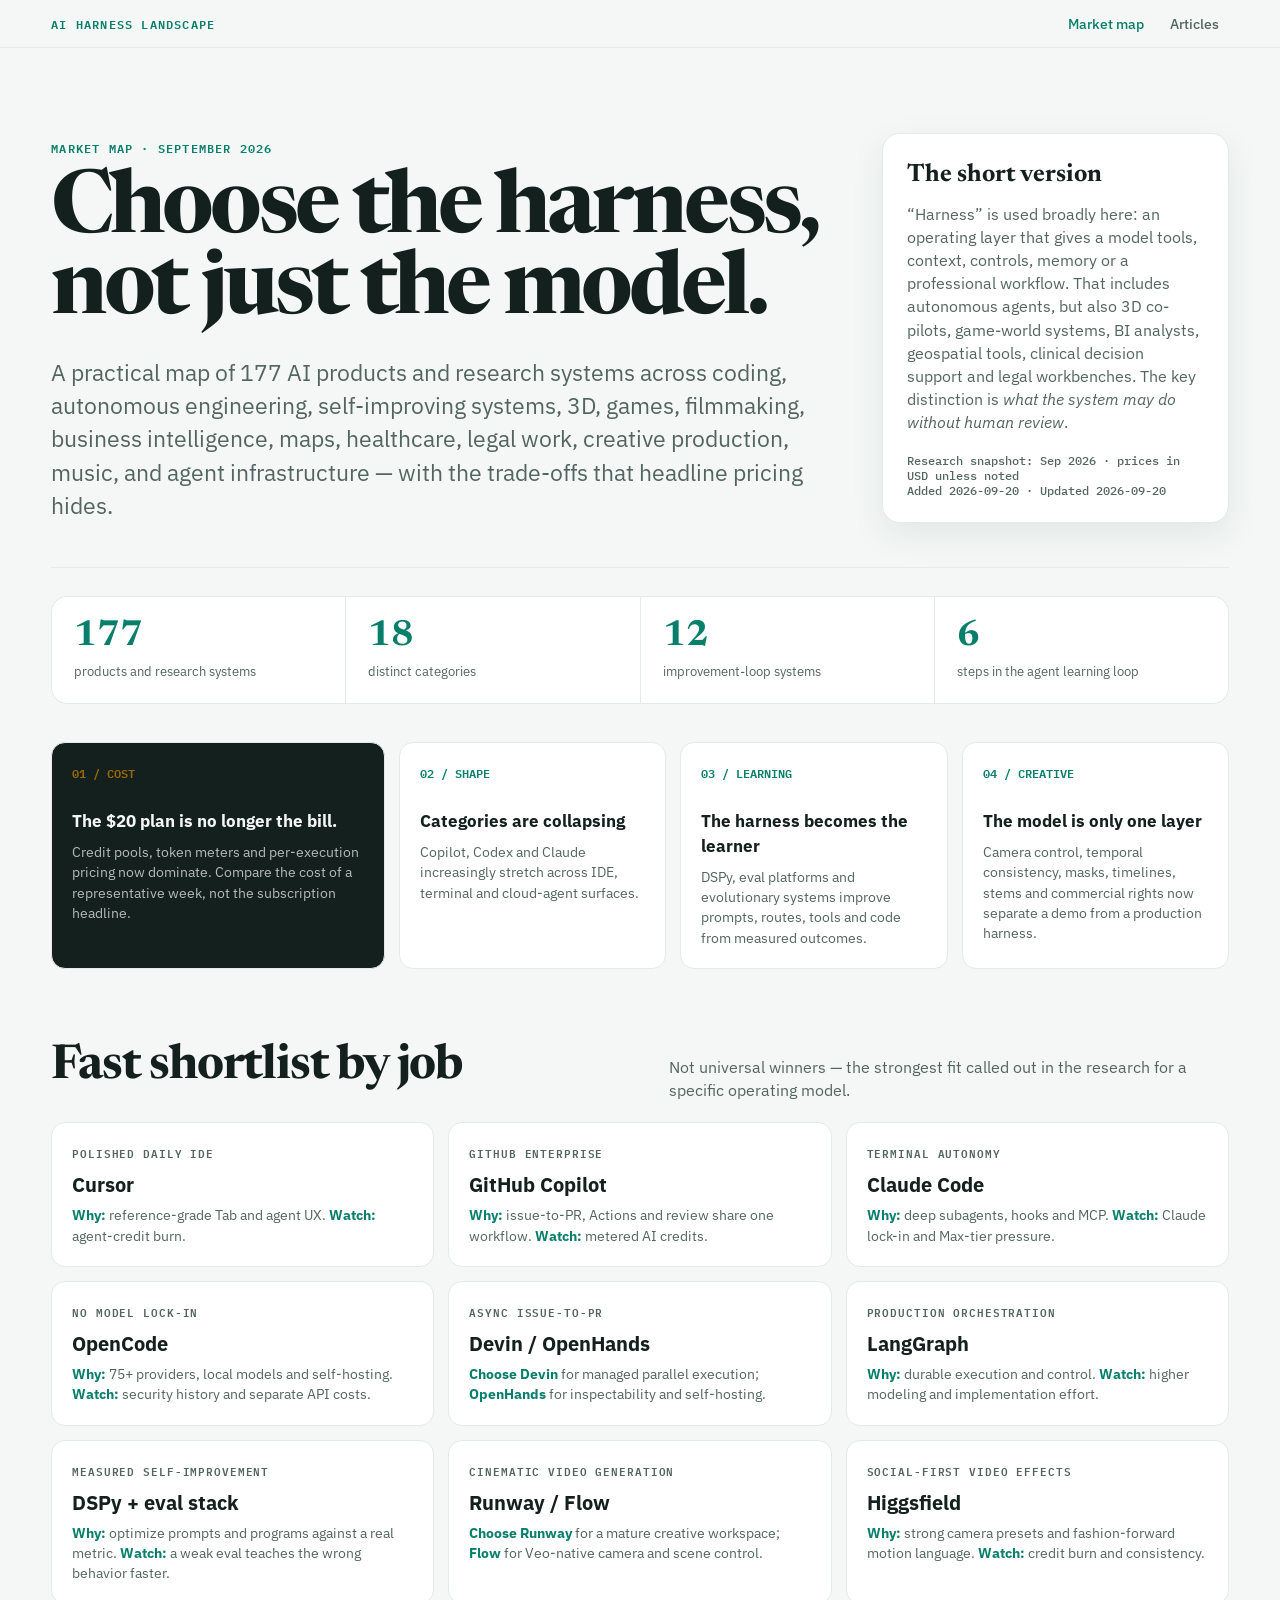
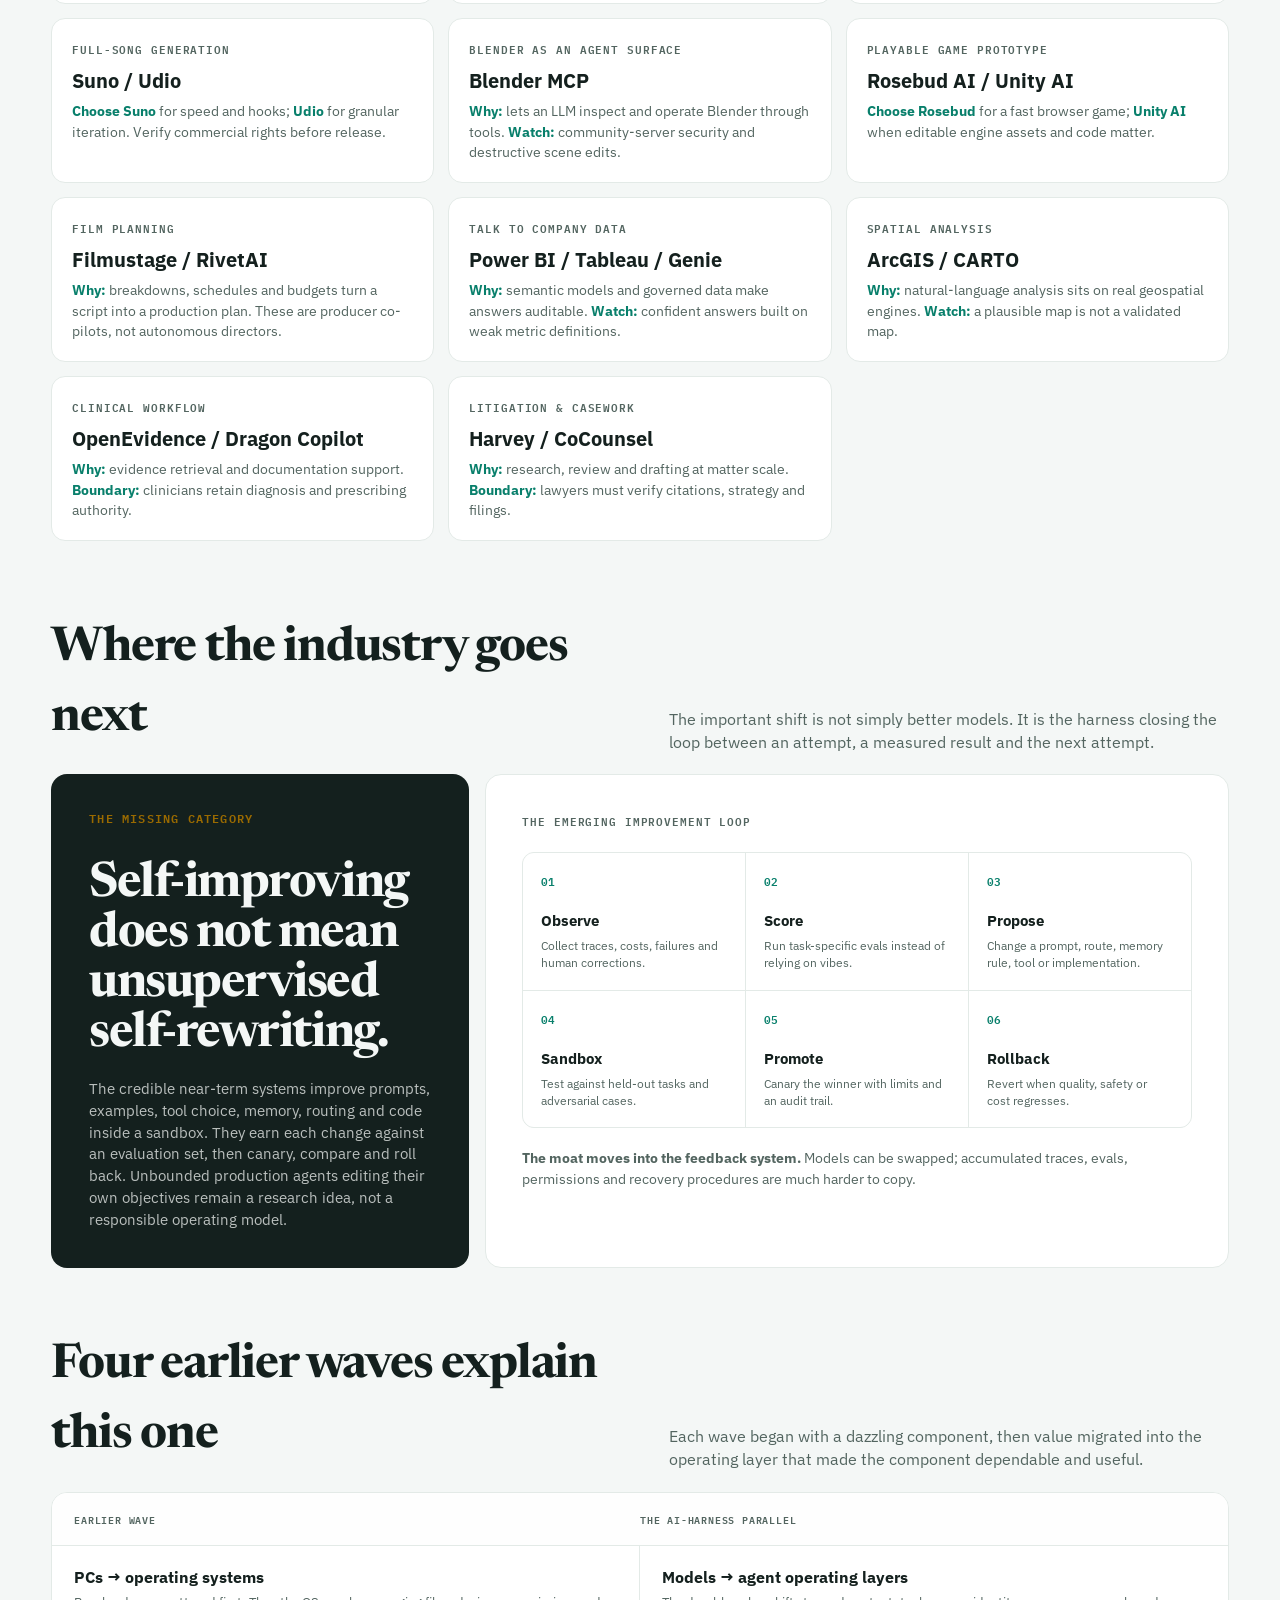
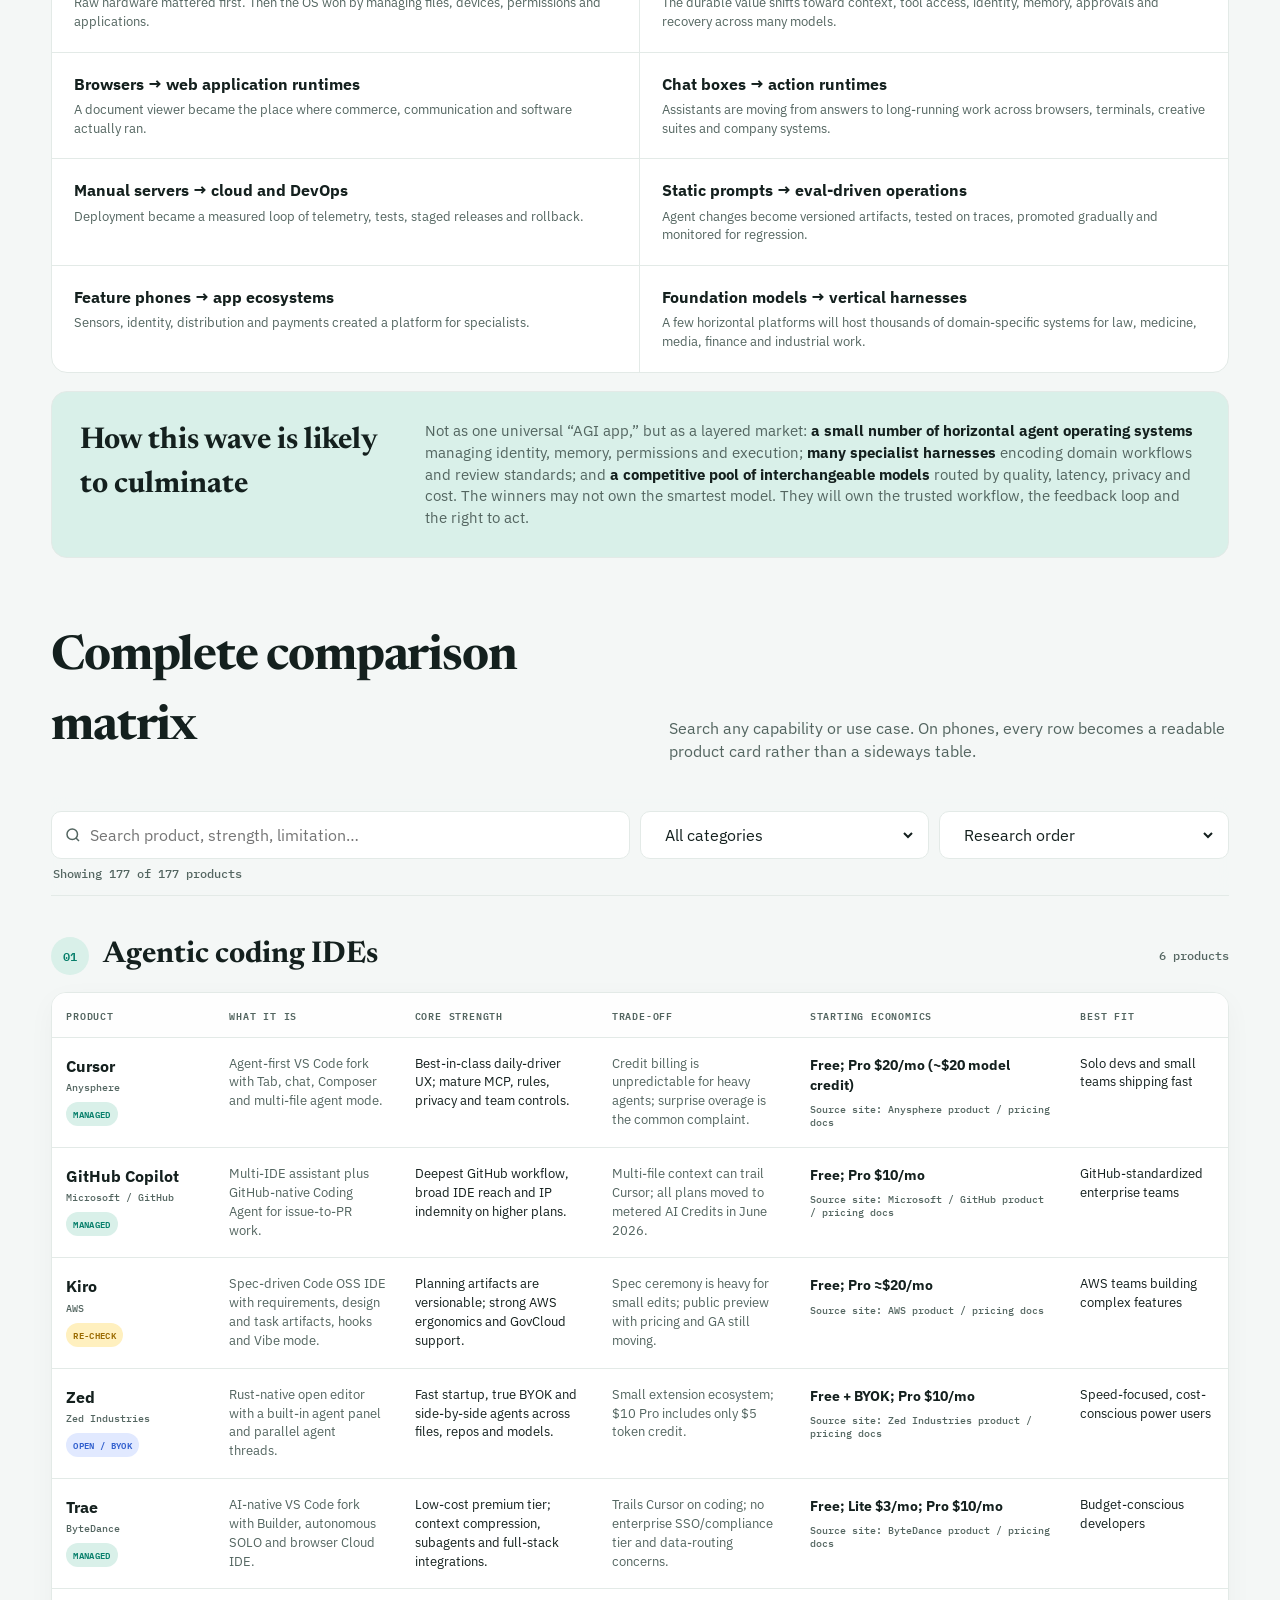
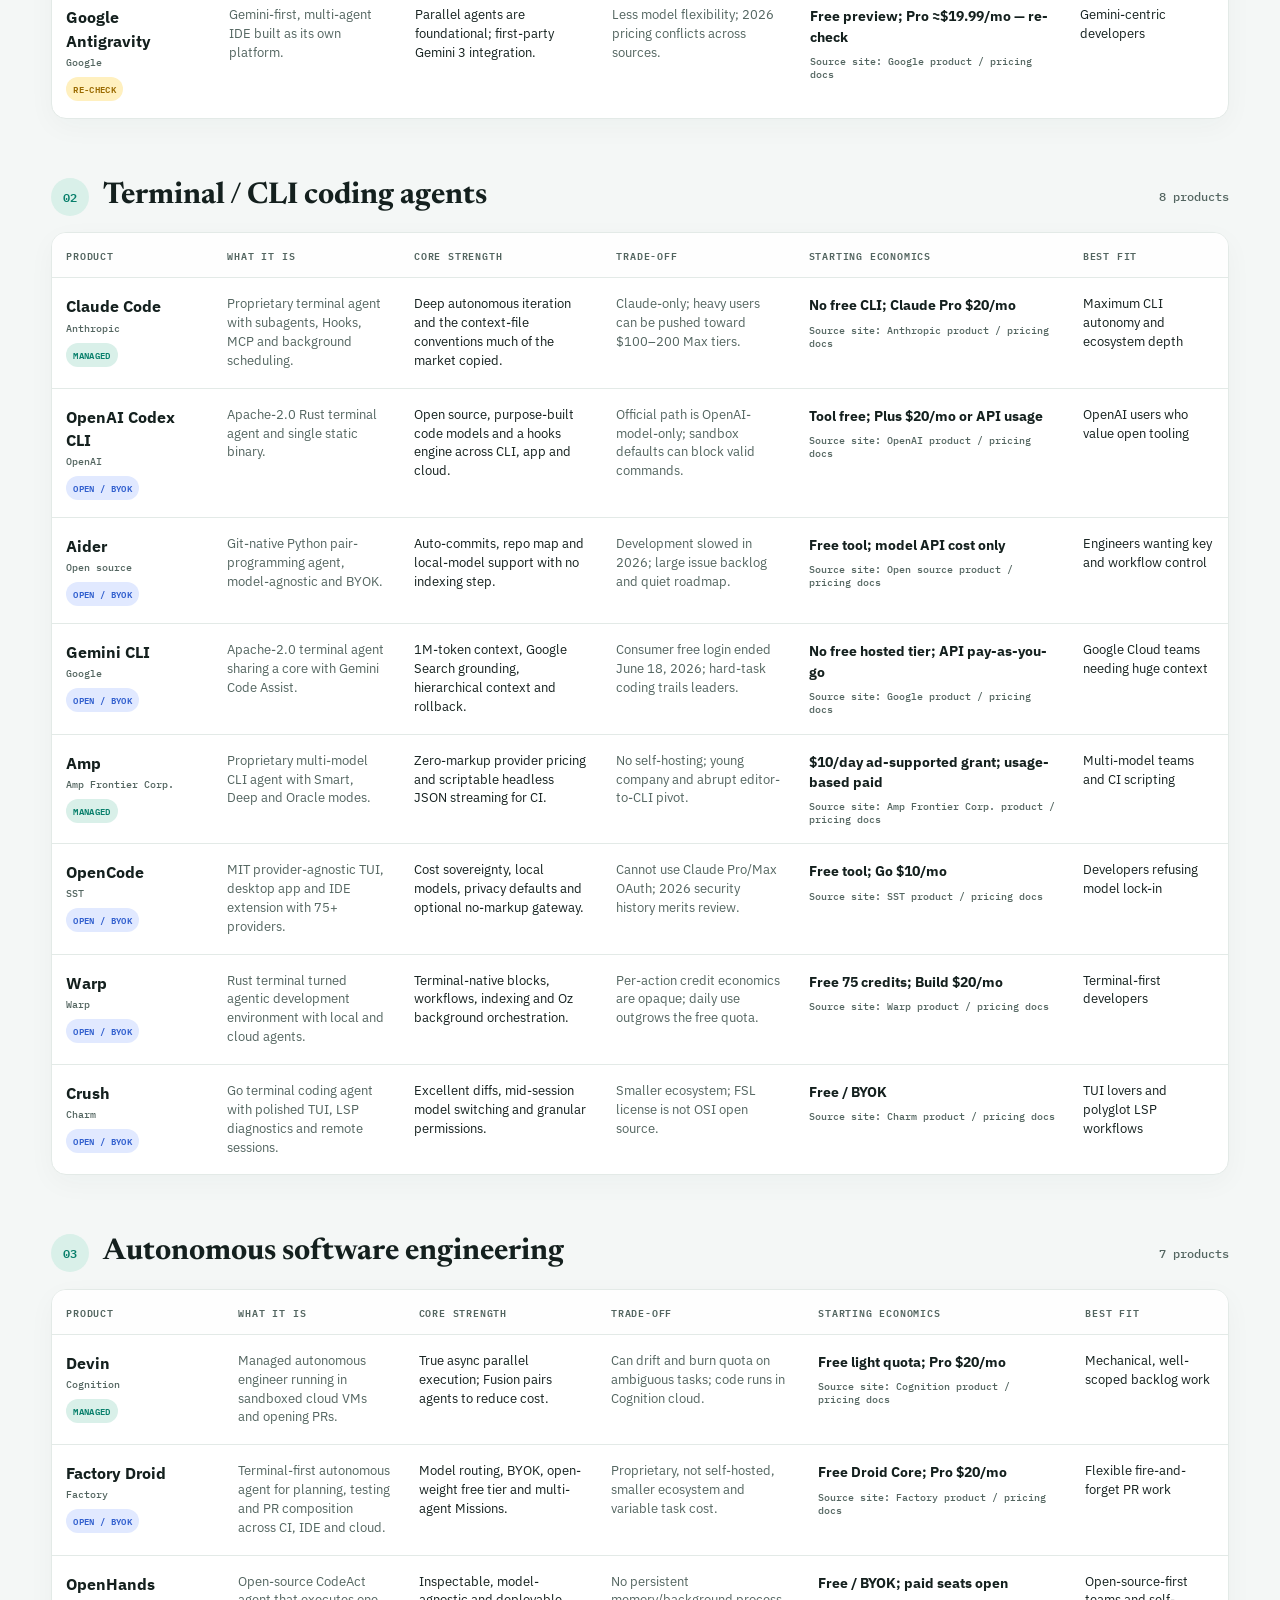
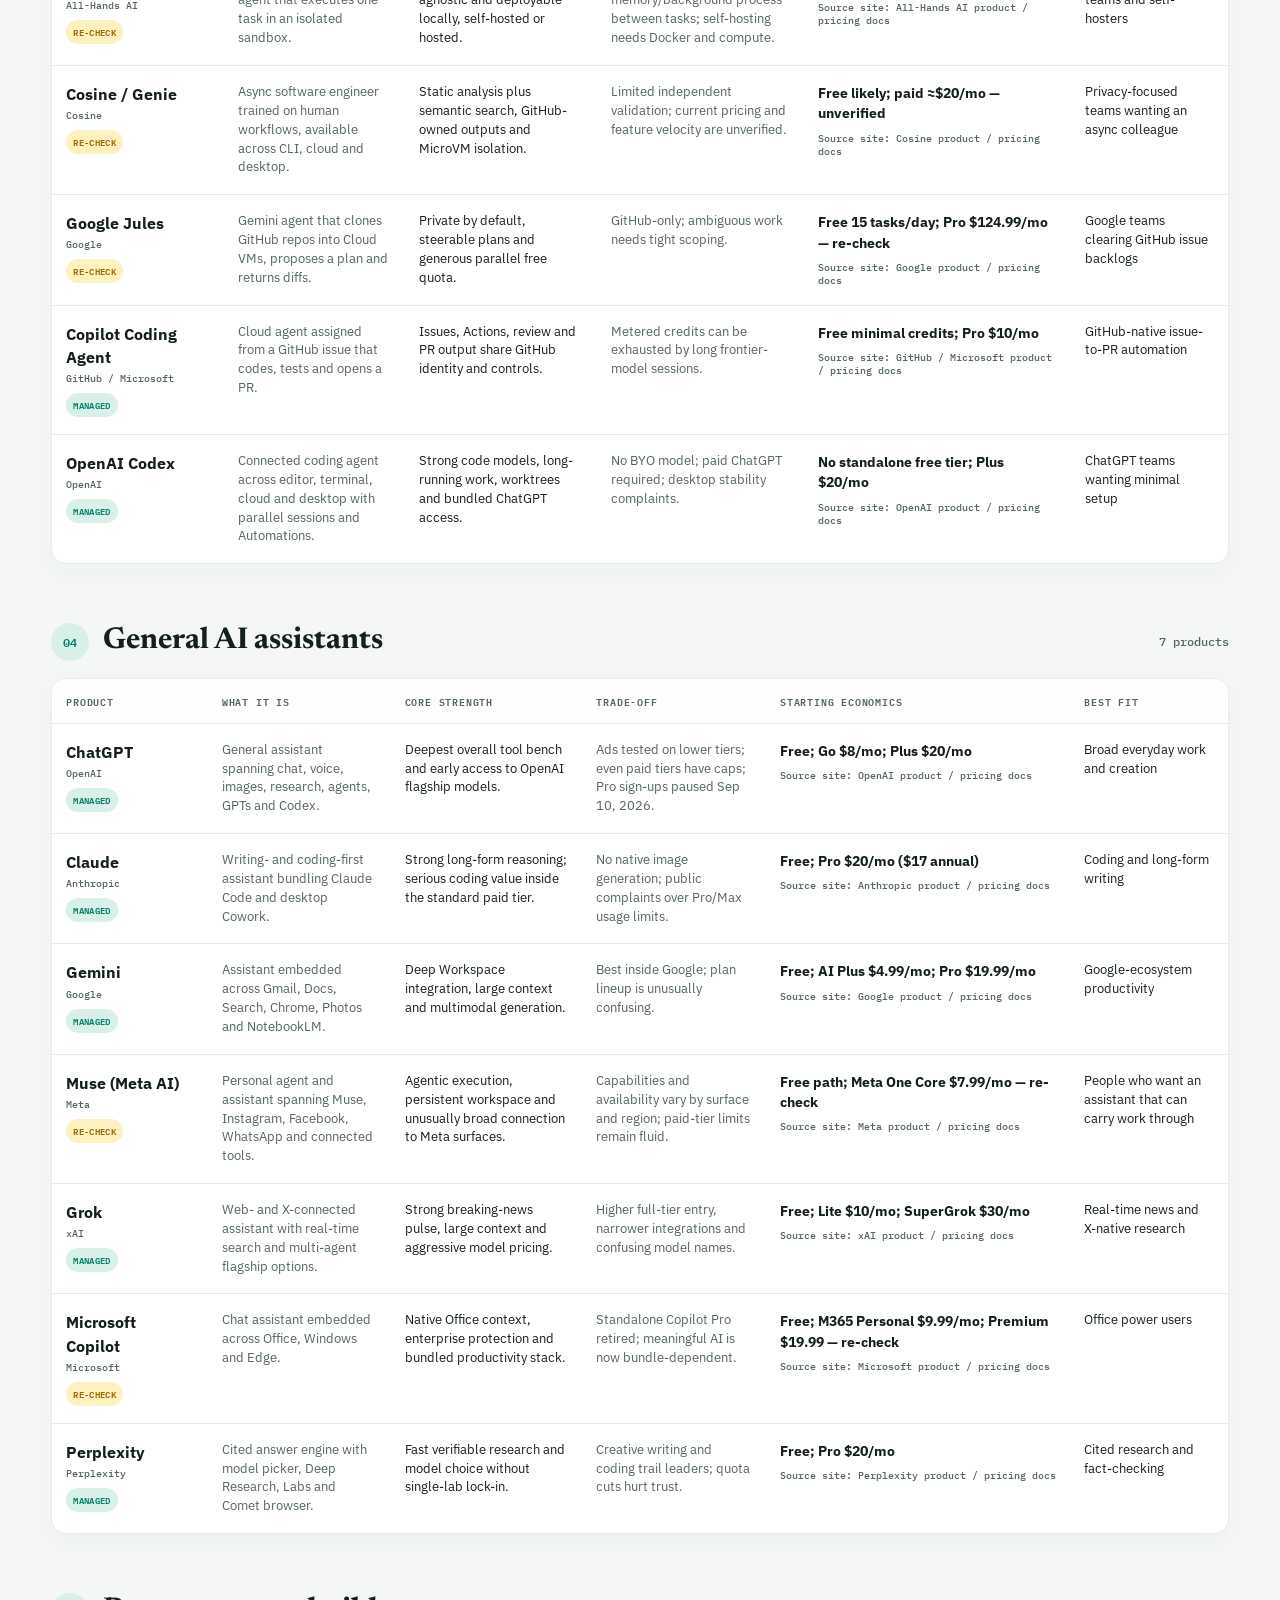
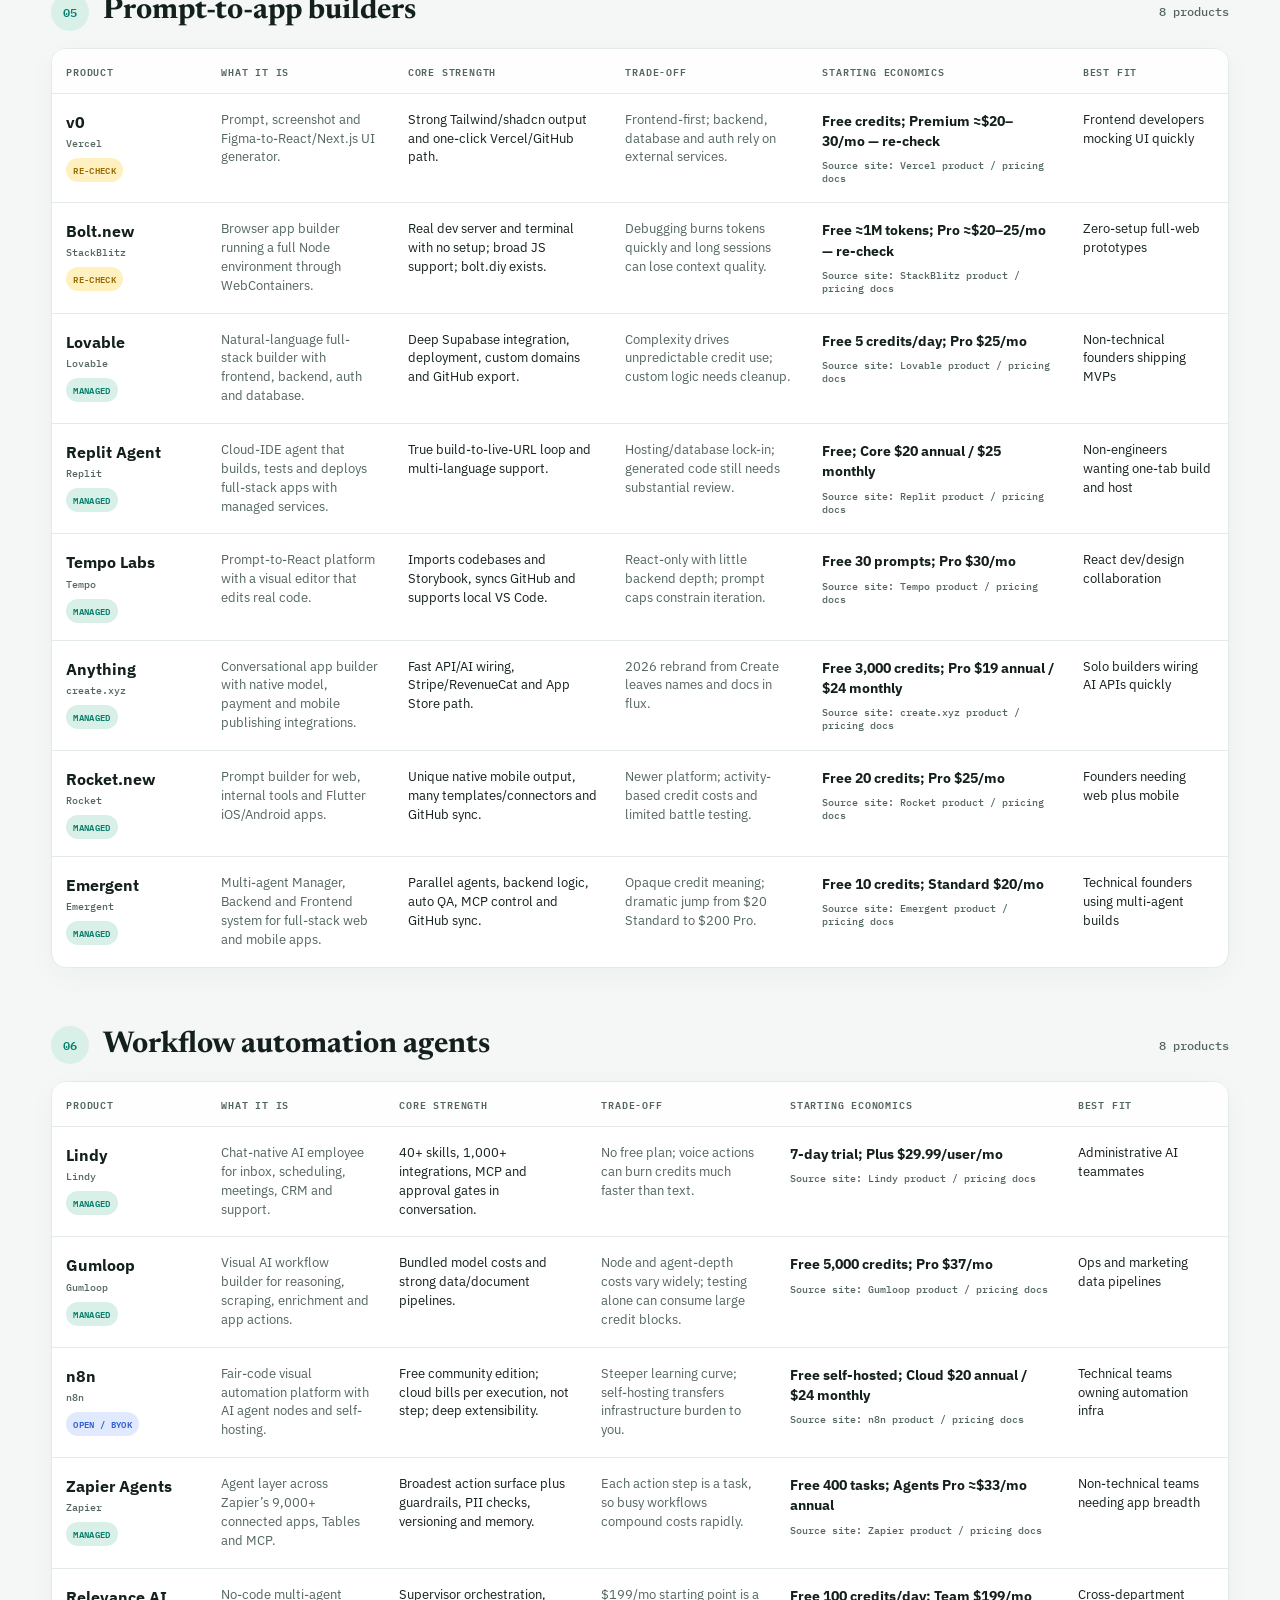
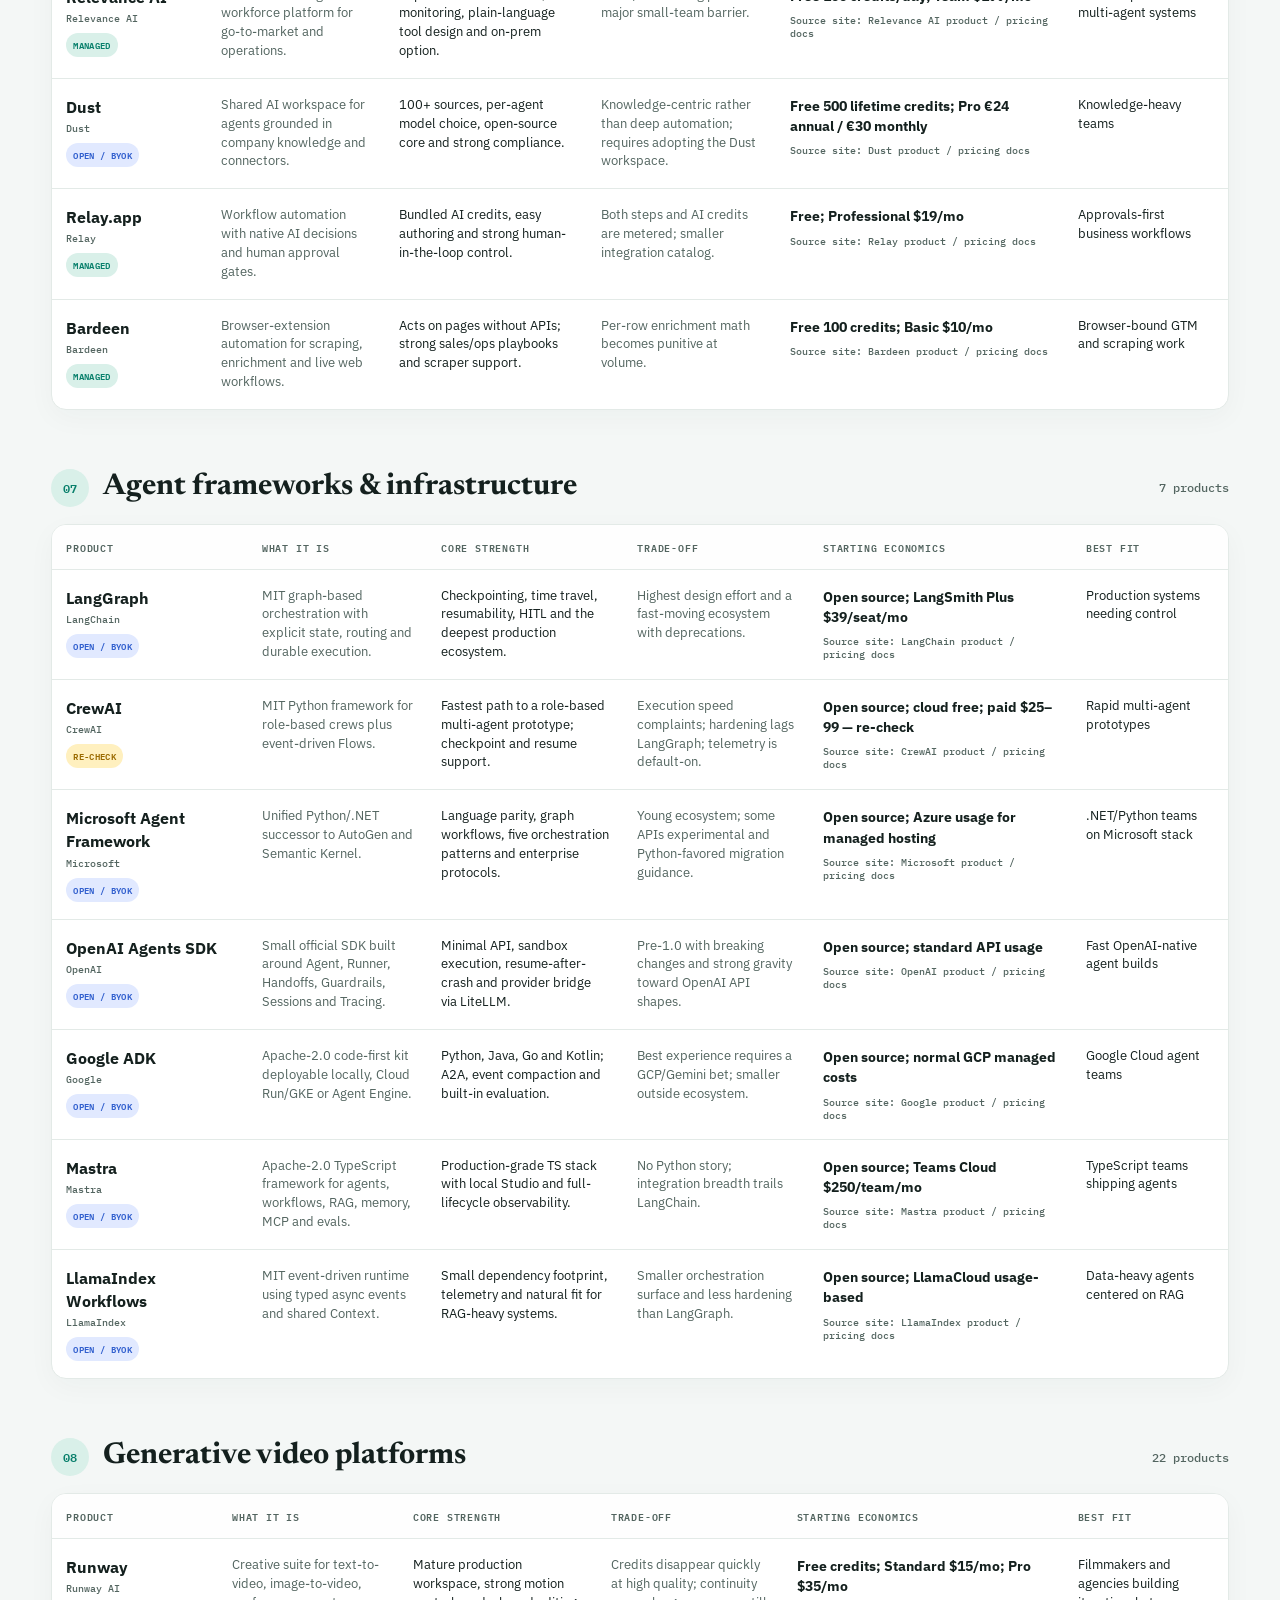
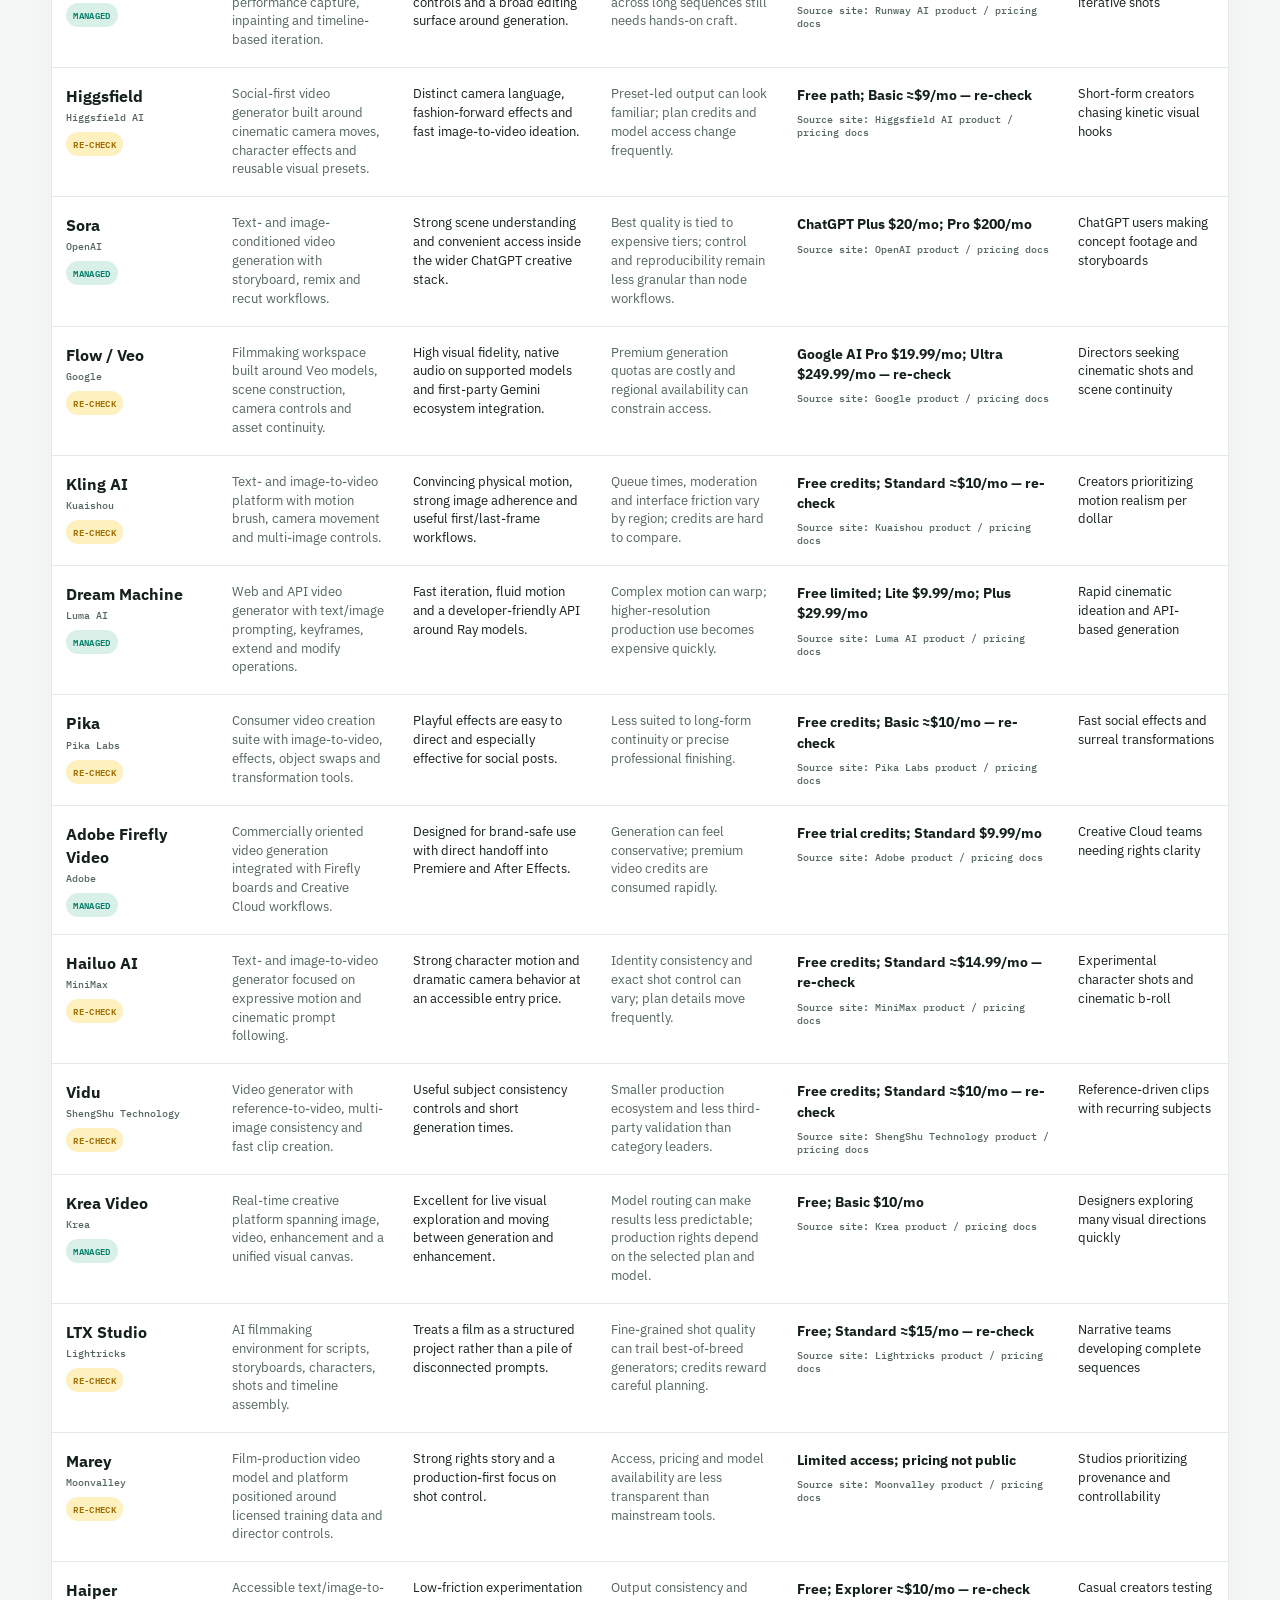
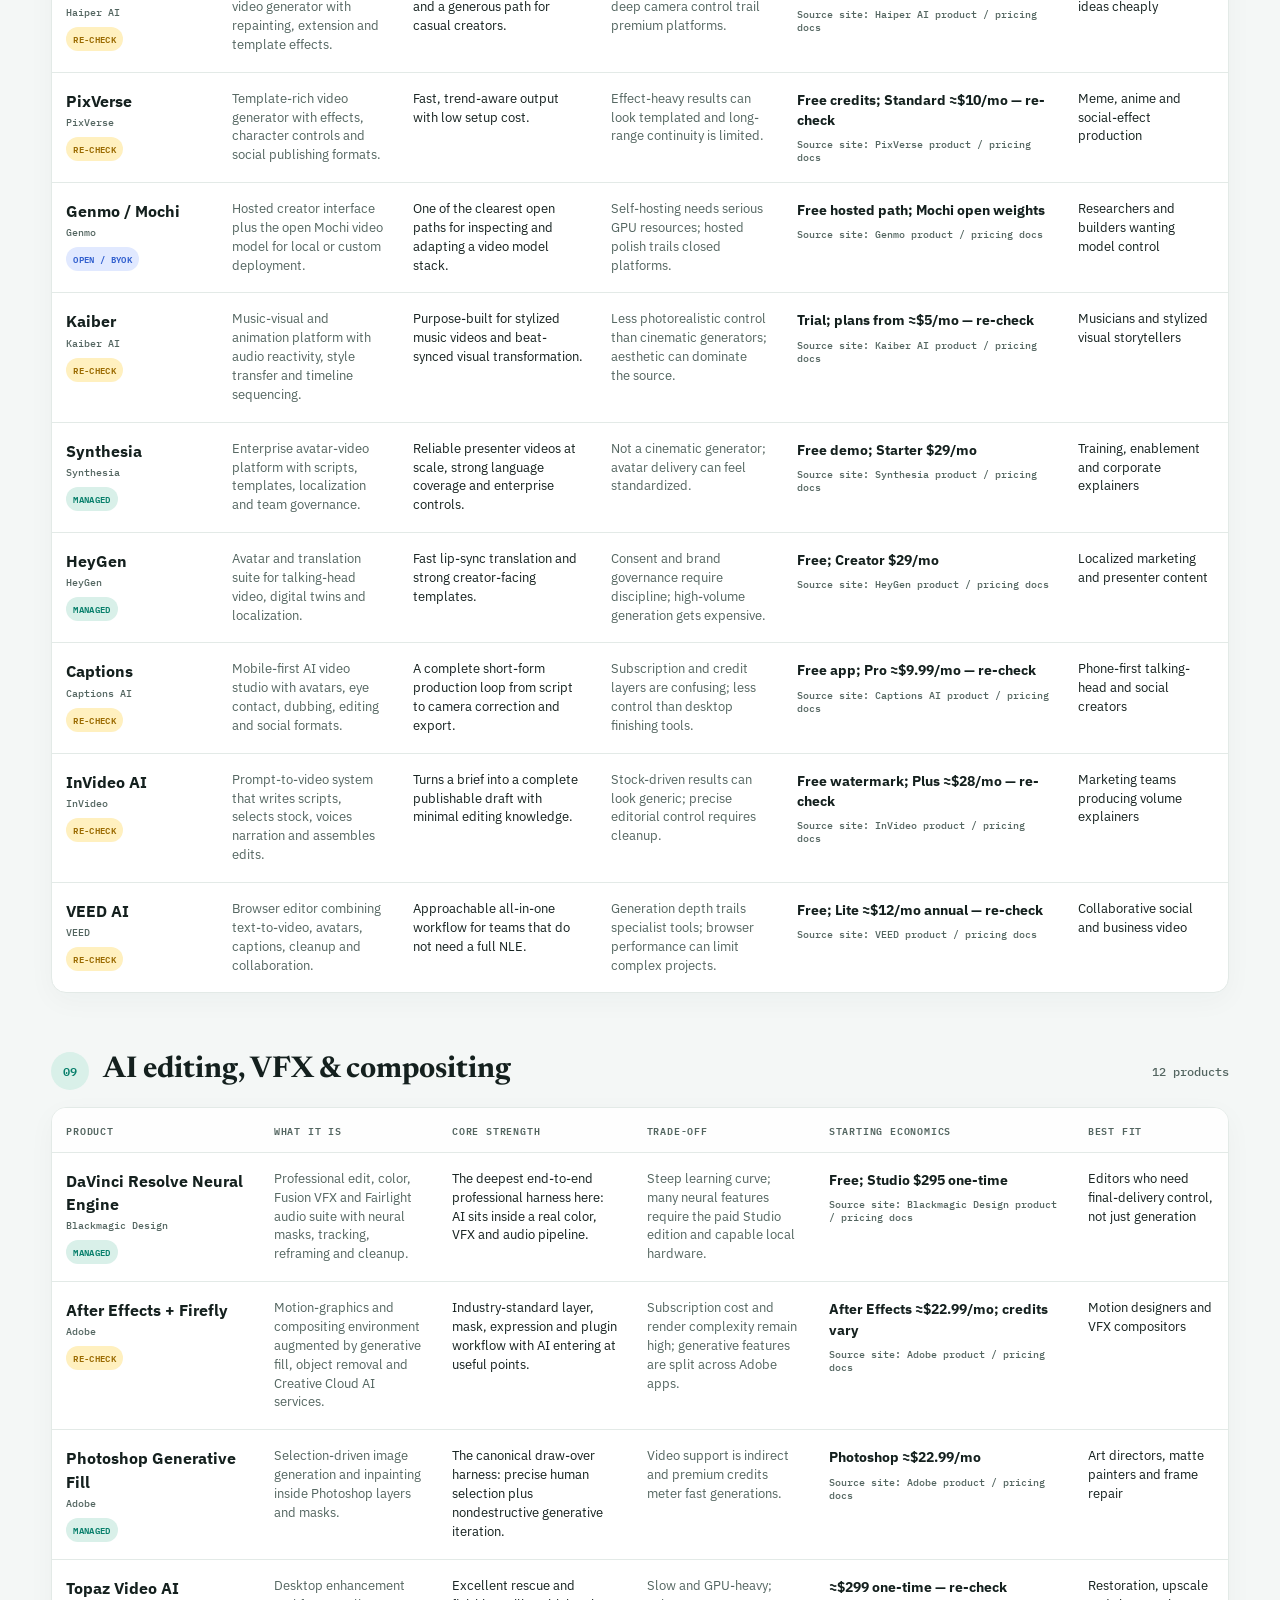
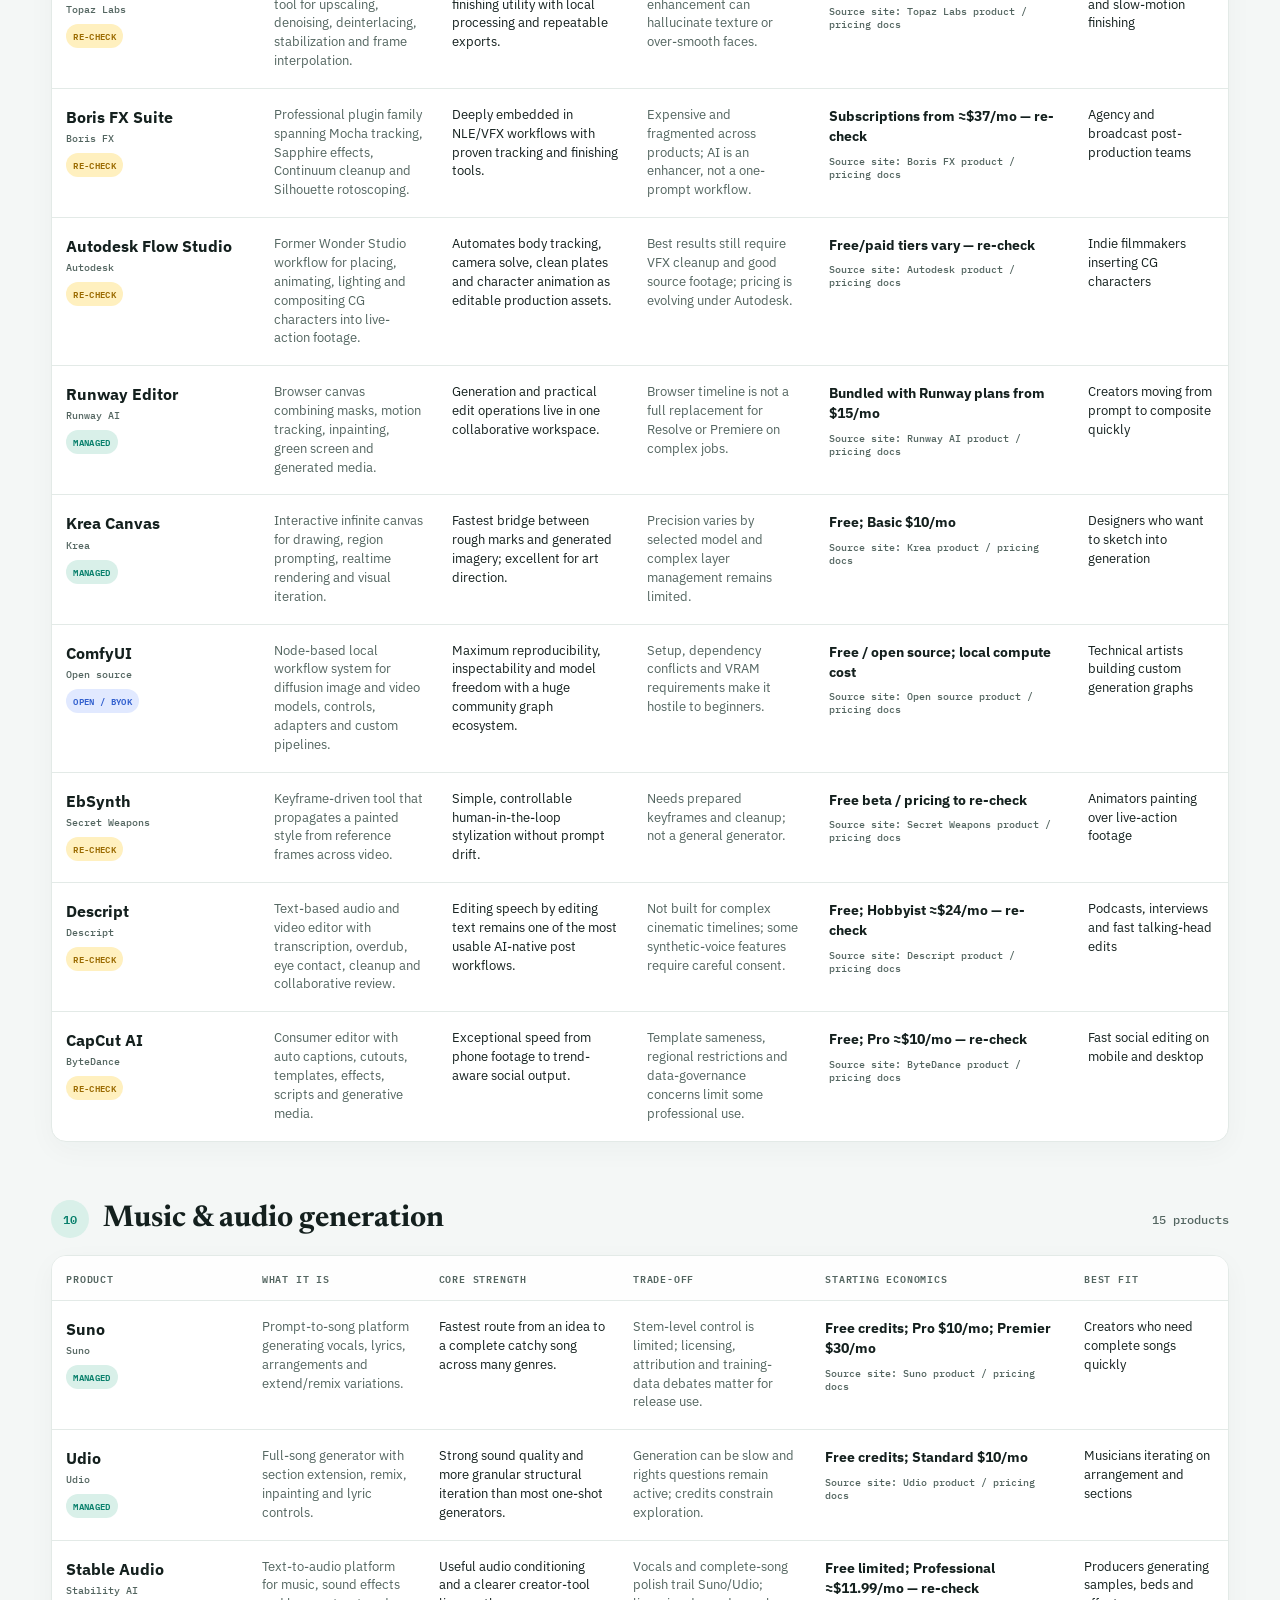
==== aiHarnesses/index.html @ 1de0c2a9 "serve site from aiHarnesses/ for akhil9tiet.github.io/systemThoughts/aiHarnesses" ====
﻿<!doctype html>
<html lang="en">
<head>
  <meta charset="utf-8" />
  <meta name="viewport" content="width=device-width, initial-scale=1, viewport-fit=cover" />
  <meta name="color-scheme" content="light dark" />
  <link rel="icon" href="data:," />
  <title>AI Harness Landscape</title>
  <link rel="stylesheet" href="css/styles.css" />
</head>
<body>
<main class="page">
  <section class="hero">
    <div>
      <div class="eyebrow">Market map · September 2026</div>
      <h1>Choose the harness, not just the model.</h1>
      <p class="lede">A practical map of 177 AI products and research systems across coding, autonomous engineering, self-improving systems, 3D, games, filmmaking, business intelligence, maps, healthcare, legal work, creative production, music, and agent infrastructure — with the trade-offs that headline pricing hides.</p>
    </div>
    <aside class="hero-note">
      <strong>The short version</strong>
      <p>“Harness” is used broadly here: an operating layer that gives a model tools, context, controls, memory or a professional workflow. That includes autonomous agents, but also 3D co-pilots, game-world systems, BI analysts, geospatial tools, clinical decision support and legal workbenches. The key distinction is <em>what the system may do without human review</em>.</p>
      <div class="snapshot">Research snapshot: Sep 2026 · prices in USD unless noted<br />Added <time datetime="2026-09-20">2026-09-20</time> · Updated <time datetime="2026-09-20">2026-09-20</time></div>
    </aside>
  </section>

  <section class="stats" aria-label="Landscape summary">
    <div class="stat"><b>177</b><span>products and research systems</span></div>
    <div class="stat"><b>18</b><span>distinct categories</span></div>
    <div class="stat"><b>12</b><span>improvement-loop systems</span></div>
    <div class="stat"><b>6</b><span>steps in the agent learning loop</span></div>
  </section>

  <section class="signals" aria-label="Market signals">
    <article class="signal"><div class="num">01 / COST</div><h2>The $20 plan is no longer the bill.</h2><p>Credit pools, token meters and per-execution pricing now dominate. Compare the cost of a representative week, not the subscription headline.</p></article>
    <article class="signal"><div class="num">02 / SHAPE</div><h3>Categories are collapsing</h3><p>Copilot, Codex and Claude increasingly stretch across IDE, terminal and cloud-agent surfaces.</p></article>
    <article class="signal"><div class="num">03 / LEARNING</div><h3>The harness becomes the learner</h3><p>DSPy, eval platforms and evolutionary systems improve prompts, routes, tools and code from measured outcomes.</p></article>
    <article class="signal"><div class="num">04 / CREATIVE</div><h3>The model is only one layer</h3><p>Camera control, temporal consistency, masks, timelines, stems and commercial rights now separate a demo from a production harness.</p></article>
  </section>

  <section>
    <div class="section-head"><h2>Fast shortlist by job</h2><p>Not universal winners — the strongest fit called out in the research for a specific operating model.</p></div>
    <div class="picks">
      <article class="pick"><div class="need">Polished daily IDE</div><h3>Cursor</h3><p><b>Why:</b> reference-grade Tab and agent UX. <b>Watch:</b> agent-credit burn.</p></article>
      <article class="pick"><div class="need">GitHub enterprise</div><h3>GitHub Copilot</h3><p><b>Why:</b> issue-to-PR, Actions and review share one workflow. <b>Watch:</b> metered AI credits.</p></article>
      <article class="pick"><div class="need">Terminal autonomy</div><h3>Claude Code</h3><p><b>Why:</b> deep subagents, hooks and MCP. <b>Watch:</b> Claude lock-in and Max-tier pressure.</p></article>
      <article class="pick"><div class="need">No model lock-in</div><h3>OpenCode</h3><p><b>Why:</b> 75+ providers, local models and self-hosting. <b>Watch:</b> security history and separate API costs.</p></article>
      <article class="pick"><div class="need">Async issue-to-PR</div><h3>Devin / OpenHands</h3><p><b>Choose Devin</b> for managed parallel execution; <b>OpenHands</b> for inspectability and self-hosting.</p></article>
      <article class="pick"><div class="need">Production orchestration</div><h3>LangGraph</h3><p><b>Why:</b> durable execution and control. <b>Watch:</b> higher modeling and implementation effort.</p></article>
      <article class="pick"><div class="need">Measured self-improvement</div><h3>DSPy + eval stack</h3><p><b>Why:</b> optimize prompts and programs against a real metric. <b>Watch:</b> a weak eval teaches the wrong behavior faster.</p></article>
      <article class="pick"><div class="need">Cinematic video generation</div><h3>Runway / Flow</h3><p><b>Choose Runway</b> for a mature creative workspace; <b>Flow</b> for Veo-native camera and scene control.</p></article>
      <article class="pick"><div class="need">Social-first video effects</div><h3>Higgsfield</h3><p><b>Why:</b> strong camera presets and fashion-forward motion language. <b>Watch:</b> credit burn and consistency.</p></article>
      <article class="pick"><div class="need">Full-song generation</div><h3>Suno / Udio</h3><p><b>Choose Suno</b> for speed and hooks; <b>Udio</b> for granular iteration. Verify commercial rights before release.</p></article>
      <article class="pick"><div class="need">Blender as an agent surface</div><h3>Blender MCP</h3><p><b>Why:</b> lets an LLM inspect and operate Blender through tools. <b>Watch:</b> community-server security and destructive scene edits.</p></article>
      <article class="pick"><div class="need">Playable game prototype</div><h3>Rosebud AI / Unity AI</h3><p><b>Choose Rosebud</b> for a fast browser game; <b>Unity AI</b> when editable engine assets and code matter.</p></article>
      <article class="pick"><div class="need">Film planning</div><h3>Filmustage / RivetAI</h3><p><b>Why:</b> breakdowns, schedules and budgets turn a script into a production plan. These are producer co-pilots, not autonomous directors.</p></article>
      <article class="pick"><div class="need">Talk to company data</div><h3>Power BI / Tableau / Genie</h3><p><b>Why:</b> semantic models and governed data make answers auditable. <b>Watch:</b> confident answers built on weak metric definitions.</p></article>
      <article class="pick"><div class="need">Spatial analysis</div><h3>ArcGIS / CARTO</h3><p><b>Why:</b> natural-language analysis sits on real geospatial engines. <b>Watch:</b> a plausible map is not a validated map.</p></article>
      <article class="pick"><div class="need">Clinical workflow</div><h3>OpenEvidence / Dragon Copilot</h3><p><b>Why:</b> evidence retrieval and documentation support. <b>Boundary:</b> clinicians retain diagnosis and prescribing authority.</p></article>
      <article class="pick"><div class="need">Litigation & casework</div><h3>Harvey / CoCounsel</h3><p><b>Why:</b> research, review and drafting at matter scale. <b>Boundary:</b> lawyers must verify citations, strategy and filings.</p></article>
    </div>
  </section>

  <section class="future" aria-labelledby="future-title">
    <div class="section-head"><h2 id="future-title">Where the industry goes next</h2><p>The important shift is not simply better models. It is the harness closing the loop between an attempt, a measured result and the next attempt.</p></div>
    <div class="future-intro">
      <article class="future-thesis">
        <div>
          <div class="eyebrow">The missing category</div>
          <h3>Self-improving does not mean unsupervised self-rewriting.</h3>
        </div>
        <p>The credible near-term systems improve prompts, examples, tool choice, memory, routing and code inside a sandbox. They earn each change against an evaluation set, then canary, compare and roll back. Unbounded production agents editing their own objectives remain a research idea, not a responsible operating model.</p>
      </article>
      <article class="loop">
        <div class="loop-label">The emerging improvement loop</div>
        <div class="loop-steps">
          <div class="loop-step"><b>01</b><strong>Observe</strong><span>Collect traces, costs, failures and human corrections.</span></div>
          <div class="loop-step"><b>02</b><strong>Score</strong><span>Run task-specific evals instead of relying on vibes.</span></div>
          <div class="loop-step"><b>03</b><strong>Propose</strong><span>Change a prompt, route, memory rule, tool or implementation.</span></div>
          <div class="loop-step"><b>04</b><strong>Sandbox</strong><span>Test against held-out tasks and adversarial cases.</span></div>
          <div class="loop-step"><b>05</b><strong>Promote</strong><span>Canary the winner with limits and an audit trail.</span></div>
          <div class="loop-step"><b>06</b><strong>Rollback</strong><span>Revert when quality, safety or cost regresses.</span></div>
        </div>
        <p class="loop-note"><b>The moat moves into the feedback system.</b> Models can be swapped; accumulated traces, evals, permissions and recovery procedures are much harder to copy.</p>
      </article>
    </div>

    <div class="section-head"><h2>Four earlier waves explain this one</h2><p>Each wave began with a dazzling component, then value migrated into the operating layer that made the component dependable and useful.</p></div>
    <div class="parallel" role="table" aria-label="Historical technology parallels">
      <div class="parallel-head" role="row"><div role="columnheader">Earlier wave</div><div role="columnheader">The AI-harness parallel</div></div>
      <div class="parallel-row" role="row"><div role="cell"><strong>PCs → operating systems</strong><p>Raw hardware mattered first. Then the OS won by managing files, devices, permissions and applications.</p></div><div role="cell"><strong>Models → agent operating layers</strong><p>The durable value shifts toward context, tool access, identity, memory, approvals and recovery across many models.</p></div></div>
      <div class="parallel-row" role="row"><div role="cell"><strong>Browsers → web application runtimes</strong><p>A document viewer became the place where commerce, communication and software actually ran.</p></div><div role="cell"><strong>Chat boxes → action runtimes</strong><p>Assistants are moving from answers to long-running work across browsers, terminals, creative suites and company systems.</p></div></div>
      <div class="parallel-row" role="row"><div role="cell"><strong>Manual servers → cloud and DevOps</strong><p>Deployment became a measured loop of telemetry, tests, staged releases and rollback.</p></div><div role="cell"><strong>Static prompts → eval-driven operations</strong><p>Agent changes become versioned artifacts, tested on traces, promoted gradually and monitored for regression.</p></div></div>
      <div class="parallel-row" role="row"><div role="cell"><strong>Feature phones → app ecosystems</strong><p>Sensors, identity, distribution and payments created a platform for specialists.</p></div><div role="cell"><strong>Foundation models → vertical harnesses</strong><p>A few horizontal platforms will host thousands of domain-specific systems for law, medicine, media, finance and industrial work.</p></div></div>
    </div>
    <div class="culmination">
      <h3>How this wave is likely to culminate</h3>
      <p>Not as one universal “AGI app,” but as a layered market: <b>a small number of horizontal agent operating systems</b> managing identity, memory, permissions and execution; <b>many specialist harnesses</b> encoding domain workflows and review standards; and <b>a competitive pool of interchangeable models</b> routed by quality, latency, privacy and cost. The winners may not own the smartest model. They will own the trusted workflow, the feedback loop and the right to act.</p>
    </div>
  </section>

  <section id="matrix">
    <div class="section-head"><h2>Complete comparison matrix</h2><p>Search any capability or use case. On phones, every row becomes a readable product card rather than a sideways table.</p></div>
    <div class="controls">
      <div class="control-row">
        <label class="field" aria-label="Search products"><svg viewBox="0 0 24 24" fill="none" stroke="currentColor" stroke-width="2"><circle cx="11" cy="11" r="7"/><path d="m20 20-4-4"/></svg><input id="search" type="search" placeholder="Search product, strength, limitation…" /></label>
        <label class="field" aria-label="Filter category"><select id="category"><option value="all">All categories</option></select></label>
        <label class="field" aria-label="Sort products"><select id="sort"><option value="default">Research order</option><option value="price">Lowest entry price</option><option value="open">Open / BYOK first</option><option value="name">Product A–Z</option></select></label>
      </div>
      <div class="result-line" id="resultLine">Showing all 177 products and research systems</div>
    </div>
    <div id="catalog"></div>
    <div id="empty" class="empty">No products match those filters. Try a broader term.</div>
  </section>

  <section class="method">
    <div>
      <h2>How to read the prices</h2>
      <ul>
        <li><b>Harness</b> includes thick agents, professional applications with embedded AI, and workflows that wrap models in cameras, masks, timelines, semantic layers, spatial engines, evidence sources, approvals or exports. A pure generator is the thinnest edge of the category.</li>
        <li><b>Free</b> may mean a limited hosted quota, a self-hosted open-source tool, or BYOK. Those are not economically equivalent.</li>
        <li>For agent-heavy and media-heavy tools, the listed plan is only an entry point. Tokens, credits, seconds, resolution, concurrency and commercial rights can become the larger cost.</li>
        <li>“Open / BYOK” marks meaningful model or deployment control — not necessarily an OSI-approved license. “Experimental” means research preview or early access; “Human review” marks high-stakes decision support.</li>
      </ul>
    </div>
    <div>
      <h2>Open questions</h2>
      <div class="caveats">
        <div class="caveat">OpenHands paid cloud seat pricing and Cosine pricing were not confirmed.</div>
        <div class="caveat">CrewAI AMP paid tiers conflict across sources ($25 vs $99).</div>
        <div class="caveat">v0 and Bolt entry tiers are shown as ranges because sources conflict.</div>
        <div class="caveat">Google Antigravity pricing is partially verified; Google Jules pricing is based on its Aug 2025 GA schedule.</div>
        <div class="caveat">Microsoft 365 Premium pricing was last confirmed in late 2025.</div>
        <div class="caveat">Creative plans are especially volatile: compare usable seconds, resolution, queue priority, watermark rules and model access — not just the monthly fee.</div>
        <div class="caveat">Music “commercial use” is not the same as copyright ownership. Release rights, training-data provenance and distributor acceptance vary by vendor and plan.</div>
        <div class="caveat">Professional editors, 3D packages and game engines are included when AI operates inside a controllable production workflow, even if the system is not an autonomous agent.</div>
        <div class="caveat">World models such as Genie 3, Microsoft Research Muse and Marble are experiments, not shipping replacements for game engines, GIS or production pipelines.</div>
        <div class="caveat">“Self-improving” spans very different things: production eval/optimization platforms, open research methods and experimental agents that modify code. None should rewrite objectives or deploy changes without bounded tests, approvals and rollback.</div>
        <div class="caveat">Clinical systems here support evidence review, documentation and low-risk workflows. They must not independently diagnose, prescribe or place orders; licensed clinicians remain responsible.</div>
        <div class="caveat">Legal systems can research, review and draft, but they do not represent a client, own litigation strategy or make a filing safe. A qualified lawyer must verify authorities and output.</div>
        <div class="caveat">BI and map agents inherit the quality of their semantic models, source data, coordinate systems and permissions. A confident chart or plausible map is not validation.</div>
      </div>
    </div>
  </section>

  <footer class="footer">Built from vendor sites, official product/pricing documentation, project repositories and the attached research synthesis. Snapshot date: September 2026. Vendor pricing changes frequently; entries marked “re-check” need confirmation. Experimental systems are separated from commercial products; clinical and legal entries are assistive, not autonomous professional authority.</footer>
</main>
<script src="js/data.js"></script>
<script src="js/catalog.js"></script>
<script src="js/site.js"></script>
</body>
</html>
---- aiHarnesses/css/styles.css ----
@import url('https://fonts.googleapis.com/css2?family=IBM+Plex+Mono:wght@400;500;600&family=IBM+Plex+Sans:wght@400;500;600;700&family=Newsreader:opsz,wght@6..72,500;6..72,650&display=swap');
    :root{
      color-scheme:light dark;
      --bg:#f4f7f6;--paper:#ffffff;--ink:#14201e;--muted:#536560;--faint:#e3eae7;
      --accent:#087f6b;--accent-soft:#d9f0e9;--hot:#ef5a2f;--hot-soft:#ffe4da;
      --blue:#315fce;--blue-soft:#e1e9ff;--gold:#9a6a00;--gold-soft:#fff0bf;
      --shadow:0 12px 34px rgba(25,54,48,.08);--radius:18px;
    }
    @media(prefers-color-scheme:dark){:root{
      --bg:#0c1110;--paper:#141c1a;--ink:#eef7f3;--muted:#a8bbb5;--faint:#2a3733;
      --accent:#66ddbe;--accent-soft:#153d34;--hot:#ff8b67;--hot-soft:#47251d;
      --blue:#8eabff;--blue-soft:#202d54;--gold:#f4c95f;--gold-soft:#3b3217;
      --shadow:0 18px 44px rgba(0,0,0,.25);
    }}
    *{box-sizing:border-box} html{scroll-behavior:smooth} body{margin:0;background:var(--bg);color:var(--ink);font-family:"IBM Plex Sans",sans-serif;line-height:1.45}
    button,input,select{font:inherit} button{color:inherit} a{color:inherit}
    .page{width:min(1480px,100%);margin:auto;padding:clamp(22px,4vw,58px)}
    .hero{display:grid;grid-template-columns:minmax(0,1.55fr) minmax(300px,.7fr);gap:clamp(24px,5vw,80px);align-items:end;padding:clamp(10px,3vw,34px) 0 44px;border-bottom:1px solid var(--faint)}
    .eyebrow{font:600 12px/1 "IBM Plex Mono",monospace;letter-spacing:.1em;text-transform:uppercase;color:var(--accent);margin-bottom:18px}
    h1{font-family:"Newsreader",serif;font-size:clamp(42px,6.8vw,88px);line-height:.93;letter-spacing:-.045em;margin:0;max-width:900px}
    .lede{font-size:clamp(17px,2vw,23px);max-width:760px;color:var(--muted);margin:22px 0 0;line-height:1.45}
    .hero-note{background:var(--paper);border:1px solid var(--faint);border-radius:var(--radius);padding:24px;box-shadow:var(--shadow)}
    .hero-note strong{display:block;font-family:"Newsreader",serif;font-size:25px;margin-bottom:8px}.hero-note p{margin:0;color:var(--muted)}
    .snapshot{font:500 12px "IBM Plex Mono",monospace;color:var(--muted);margin-top:18px}
    .stats{display:grid;grid-template-columns:repeat(4,1fr);gap:1px;background:var(--faint);border:1px solid var(--faint);border-radius:16px;overflow:hidden;margin:28px 0 38px}
    .stat{background:var(--paper);padding:22px}.stat b{display:block;font-family:"Newsreader",serif;font-size:36px;line-height:1;color:var(--accent)}.stat span{display:block;font-size:13px;color:var(--muted);margin-top:8px}
    .signals{display:grid;grid-template-columns:1.25fr repeat(3,1fr);gap:14px;margin-bottom:48px}.signal{background:var(--paper);border:1px solid var(--faint);border-radius:14px;padding:20px;min-height:145px}.signal:first-child{background:var(--ink);color:var(--bg)}.signal .num{font:600 12px "IBM Plex Mono",monospace;color:var(--accent);margin-bottom:26px}.signal:first-child .num{color:var(--gold)}.signal h2,.signal h3{font-size:17px;margin:0 0 8px}.signal p{font-size:14px;margin:0;color:var(--muted)}.signal:first-child p{color:color-mix(in srgb,var(--bg) 72%,transparent)}
    .section-head{display:flex;justify-content:space-between;gap:20px;align-items:end;margin:64px 0 20px}.section-head h2{font-family:"Newsreader",serif;font-size:clamp(32px,4vw,48px);letter-spacing:-.025em;margin:0}.section-head p{max-width:560px;color:var(--muted);margin:0}
    .picks{display:grid;grid-template-columns:repeat(3,1fr);gap:14px}.pick{background:var(--paper);border:1px solid var(--faint);padding:20px;border-radius:14px}.pick .need{font:600 11px "IBM Plex Mono",monospace;text-transform:uppercase;letter-spacing:.08em;color:var(--muted)}.pick h3{font-size:20px;margin:8px 0 6px}.pick p{font-size:14px;color:var(--muted);margin:0}.pick b{color:var(--accent)}
    .controls{position:sticky;top:0;z-index:10;background:color-mix(in srgb,var(--bg) 92%,transparent);backdrop-filter:blur(14px);padding:14px 0;margin:34px 0 10px;border-bottom:1px solid var(--faint)}
    .control-row{display:grid;grid-template-columns:minmax(240px,1.2fr) minmax(190px,.6fr) minmax(190px,.6fr);gap:10px}.field{display:flex;align-items:center;background:var(--paper);border:1px solid var(--faint);border-radius:10px;padding:0 12px}.field svg{width:18px;color:var(--muted);flex:none}.field input,.field select{width:100%;height:46px;border:0;outline:0;background:transparent;color:var(--ink);padding:0 8px}.field select{cursor:pointer}
    .result-line{font:500 12px "IBM Plex Mono",monospace;color:var(--muted);padding:7px 2px 0}
    .category{scroll-margin-top:95px;margin:38px 0 56px}.cat-head{display:flex;align-items:center;gap:14px;margin:0 0 14px}.cat-index{width:38px;height:38px;display:grid;place-items:center;border-radius:50%;background:var(--accent-soft);color:var(--accent);font:600 12px "IBM Plex Mono",monospace}.cat-head h3{font-family:"Newsreader",serif;font-size:30px;margin:0}.cat-head span{font:500 12px "IBM Plex Mono",monospace;color:var(--muted);margin-left:auto}
    .matrix{width:100%;border-collapse:separate;border-spacing:0;background:var(--paper);border:1px solid var(--faint);border-radius:15px;overflow:hidden;box-shadow:0 8px 28px rgba(25,54,48,.035)}
    .matrix th{font:600 10px "IBM Plex Mono",monospace;text-transform:uppercase;letter-spacing:.08em;color:var(--muted);text-align:left;padding:13px 14px;border-bottom:1px solid var(--faint);background:color-mix(in srgb,var(--paper) 88%,var(--bg))}
    .matrix td{padding:17px 14px;border-bottom:1px solid var(--faint);vertical-align:top;font-size:13px}.matrix tr:last-child td{border-bottom:0}.matrix tbody tr:hover{background:color-mix(in srgb,var(--accent-soft) 28%,var(--paper))}
    .product{min-width:155px}.product strong{font-size:16px;display:block}.maker{font:500 10px "IBM Plex Mono",monospace;color:var(--muted);margin-top:3px}.desc{color:var(--muted);max-width:250px}.strength{max-width:275px}.trade{max-width:260px;color:var(--muted)}.price{min-width:175px}.price strong{display:block;font-size:14px}.price small{display:block;color:var(--muted);margin-top:5px}.fit{max-width:210px}.source{font:500 10px "IBM Plex Mono",monospace;color:var(--muted);margin-top:8px}
    .tag{display:inline-block;font:600 9px "IBM Plex Mono",monospace;text-transform:uppercase;letter-spacing:.04em;border-radius:999px;padding:4px 7px;margin-top:8px;background:var(--accent-soft);color:var(--accent)}.tag.open{background:var(--blue-soft);color:var(--blue)}.tag.caution{background:var(--gold-soft);color:var(--gold)}.tag.experimental{background:var(--hot-soft);color:var(--hot)}.tag.assistive{background:var(--blue-soft);color:var(--blue)}
    .empty{display:none;text-align:center;padding:54px;background:var(--paper);border:1px solid var(--faint);border-radius:15px;color:var(--muted)}
    .future{margin:74px 0 66px}.future-intro{display:grid;grid-template-columns:minmax(0,.72fr) minmax(0,1.28fr);gap:16px;align-items:stretch}.future-thesis{background:var(--ink);color:var(--bg);border-radius:16px;padding:clamp(24px,3vw,38px);display:flex;flex-direction:column;justify-content:space-between;min-height:330px}.future-thesis .eyebrow{color:var(--gold);margin-bottom:36px}.future-thesis h3{font-family:"Newsreader",serif;font-size:clamp(31px,4vw,49px);line-height:1.02;letter-spacing:-.03em;margin:0 0 18px}.future-thesis p{color:color-mix(in srgb,var(--bg) 74%,transparent);font-size:15px;max-width:520px;margin:0}.loop{background:var(--paper);border:1px solid var(--faint);border-radius:16px;padding:clamp(22px,3vw,36px)}.loop-label{font:600 11px "IBM Plex Mono",monospace;text-transform:uppercase;letter-spacing:.08em;color:var(--muted);margin-bottom:22px}.loop-steps{display:grid;grid-template-columns:repeat(3,1fr);gap:1px;background:var(--faint);border:1px solid var(--faint);border-radius:12px;overflow:hidden}.loop-step{background:var(--paper);padding:18px;min-height:122px}.loop-step b{display:block;font:600 11px "IBM Plex Mono",monospace;color:var(--accent);margin-bottom:20px}.loop-step strong{display:block;font-size:15px}.loop-step span{display:block;color:var(--muted);font-size:12px;margin-top:5px}.loop-note{margin:20px 0 0;color:var(--muted);font-size:14px}.parallel{margin-top:18px;background:var(--paper);border:1px solid var(--faint);border-radius:16px;overflow:hidden}.parallel-head{display:grid;grid-template-columns:1fr 1fr;padding:17px 22px;background:color-mix(in srgb,var(--paper) 88%,var(--bg));border-bottom:1px solid var(--faint);font:600 10px "IBM Plex Mono",monospace;text-transform:uppercase;letter-spacing:.08em;color:var(--muted)}.parallel-row{display:grid;grid-template-columns:1fr 1fr;border-bottom:1px solid var(--faint)}.parallel-row:last-child{border-bottom:0}.parallel-row>div{padding:20px 22px}.parallel-row>div:first-child{border-right:1px solid var(--faint)}.parallel-row strong{display:block;font-size:16px;margin-bottom:5px}.parallel-row p{margin:0;color:var(--muted);font-size:13px}.culmination{display:grid;grid-template-columns:minmax(0,.58fr) minmax(0,1.42fr);gap:28px;margin-top:18px;padding:28px;border:1px solid var(--faint);border-radius:16px;background:var(--accent-soft)}.culmination h3{font-family:"Newsreader",serif;font-size:30px;margin:0}.culmination p{margin:0;color:var(--muted);font-size:15px}.culmination b{color:var(--ink)}
    .method{display:grid;grid-template-columns:1fr 1fr;gap:16px;margin:68px 0 28px}.method>div{background:var(--paper);border:1px solid var(--faint);border-radius:14px;padding:24px}.method h2{font-family:"Newsreader",serif;font-size:30px;margin:0 0 12px}.method p,.method li{color:var(--muted);font-size:14px}.method ul{padding-left:19px;margin:10px 0 0}.caveats{display:grid;gap:8px}.caveat{padding:11px 13px;border-radius:9px;background:var(--gold-soft);color:var(--ink);font-size:13px}.footer{border-top:1px solid var(--faint);padding:24px 0 8px;color:var(--muted);font:500 11px/1.6 "IBM Plex Mono",monospace}
    mark{background:var(--gold-soft);color:var(--ink);border-radius:2px}
    @media(max-width:980px){.hero{grid-template-columns:1fr}.hero-note{max-width:650px}.signals{grid-template-columns:1fr 1fr}.picks{grid-template-columns:1fr 1fr}.matrix th:nth-child(2),.matrix td:nth-child(2){display:none}.future-intro,.culmination{grid-template-columns:1fr}.method{grid-template-columns:1fr}}
    @media(max-width:720px){.page{padding:20px 14px 42px}.hero{padding-bottom:28px}.stats{grid-template-columns:1fr 1fr}.signals,.picks{grid-template-columns:1fr}.signal{min-height:0}.control-row{grid-template-columns:1fr}.controls{top:0}.loop-steps{grid-template-columns:1fr 1fr}.parallel-head{display:none}.parallel-row{grid-template-columns:1fr}.parallel-row>div:first-child{border-right:0;border-bottom:1px solid var(--faint)}.parallel-row>div{padding:17px}.culmination{padding:22px;gap:12px}.matrix,.matrix tbody,.matrix tr,.matrix td{display:block;width:100%}.matrix thead{display:none}.matrix{background:transparent;border:0;box-shadow:none;overflow:visible}.matrix tr{background:var(--paper);border:1px solid var(--faint);border-radius:14px;padding:17px;margin-bottom:10px}.matrix td{display:grid!important;grid-template-columns:94px minmax(0,1fr);gap:10px;padding:9px 0;border-bottom:1px solid var(--faint);max-width:none!important;min-width:0!important}.matrix td:last-child{border-bottom:0}.matrix td::before{content:attr(data-label);font:600 9px "IBM Plex Mono",monospace;text-transform:uppercase;letter-spacing:.06em;color:var(--muted);padding-top:3px}.matrix td.product{display:block!important}.matrix td.product::before{display:none}.matrix tbody tr:hover{background:var(--paper)}.cat-head h3{font-size:25px}.cat-head span{display:none}.section-head{display:block}.section-head p{margin-top:10px}.method{margin-top:45px}h1{font-size:48px}.hero-note{padding:19px}}
    @media(prefers-reduced-motion:reduce){html{scroll-behavior:auto}}

.site-nav{position:relative;z-index:30;background:color-mix(in srgb,var(--bg) 92%,transparent);backdrop-filter:blur(14px);border-bottom:1px solid var(--faint)}
.site-nav .inner{width:min(1480px,100%);margin:auto;display:flex;align-items:center;justify-content:space-between;gap:16px;padding:12px clamp(14px,4vw,58px)}
.site-nav .brand{font:600 12px/1 "IBM Plex Mono",monospace;letter-spacing:.1em;text-transform:uppercase;color:var(--accent);text-decoration:none;white-space:nowrap}
.site-nav nav ul{display:flex;align-items:center;gap:6px;margin:0;padding:0;list-style:none}
.site-nav nav a{font:500 14px/1 "IBM Plex Sans",sans-serif;color:var(--muted);text-decoration:none;padding:6px 10px;border-radius:8px}
.site-nav nav a:hover{color:var(--accent);background:var(--accent-soft)}
.site-nav nav a.current{color:var(--accent)}
    @media(max-width:560px){.site-nav .inner{flex-direction:column;align-items:flex-start;gap:10px}}
    .articles-row{grid-template-columns:minmax(240px,1.2fr) minmax(190px,.6fr)}
    .view-toggle{display:flex;gap:6px}
    .view-toggle button{height:46px;padding:0 16px;border:1px solid var(--faint);background:var(--paper);color:var(--muted);border-radius:10px;cursor:pointer;font:500 12px "IBM Plex Mono",monospace}
    .view-toggle button.active{background:var(--accent-soft);color:var(--accent);border-color:transparent}
    .articles{display:grid;grid-template-columns:repeat(3,1fr);gap:14px;margin-bottom:40px}
    .a-card{background:var(--paper);border:1px solid var(--faint);border-radius:14px;padding:20px;display:flex;flex-direction:column;gap:10px}
    .a-card h3{margin:0;font-size:21px;letter-spacing:-.02em}
    .a-card h3 a{text-decoration:none;color:inherit}
    .a-card h3 a:hover{color:var(--accent)}
    .a-card p{margin:0;color:var(--muted);font-size:14px;flex:1}
    .a-meta{font:500 11px "IBM Plex Mono",monospace;color:var(--muted)}
    .a-tags{display:flex;gap:6px;flex-wrap:wrap}
    .articles.list{grid-template-columns:1fr;gap:0;border:1px solid var(--faint);border-radius:14px;overflow:hidden;background:var(--paper)}
    .articles.list .a-card{flex-direction:row;align-items:center;gap:24px;border:0;border-bottom:1px solid var(--faint);border-radius:0;padding:16px 20px}
    .articles.list .a-card:last-child{border-bottom:0}
    .articles.list .a-card p{display:none}
    .articles.list .a-card h3{flex:1;min-width:0}
    .articles.list .a-meta{white-space:nowrap}
    .article{max-width:820px}
    .article-meta{font:500 12px "IBM Plex Mono",monospace;color:var(--muted);margin:18px 0 30px}
    .article-body{font-size:17px;line-height:1.7}
    .article-body h2{font-family:"Newsreader",serif;font-size:clamp(27px,3.5vw,36px);letter-spacing:-.02em;margin:1.6em 0 .5em}
    .article-body h3{font-family:"Newsreader",serif;font-size:clamp(21px,2.6vw,26px);margin:1.4em 0 .4em}
    .article-body p{margin:0 0 1.15em}
    .article-body code{font-family:"IBM Plex Mono",monospace;font-size:.84em;background:var(--faint);padding:2px 6px;border-radius:6px}
    .article-body pre{background:var(--paper);border:1px solid var(--faint);border-radius:12px;padding:16px;overflow:auto;font-family:"IBM Plex Mono",monospace;font-size:13px}
    .article-body blockquote{margin:1.4em 0;padding-left:18px;border-left:3px solid var(--accent);color:var(--muted)}
    .article-body img{max-width:100%;border-radius:12px}
    .article-body table{border-collapse:collapse;width:100%}
    .article-body table th,.article-body table td{border:1px solid var(--faint);padding:9px 12px;text-align:left;font-size:14px}
    @media(max-width:980px){.articles{grid-template-columns:1fr 1fr}}
    @media(max-width:720px){.articles-row{grid-template-columns:1fr}.articles{grid-template-columns:1fr}.articles.list .a-card{flex-wrap:wrap;gap:10px}.article-body{font-size:16px}}
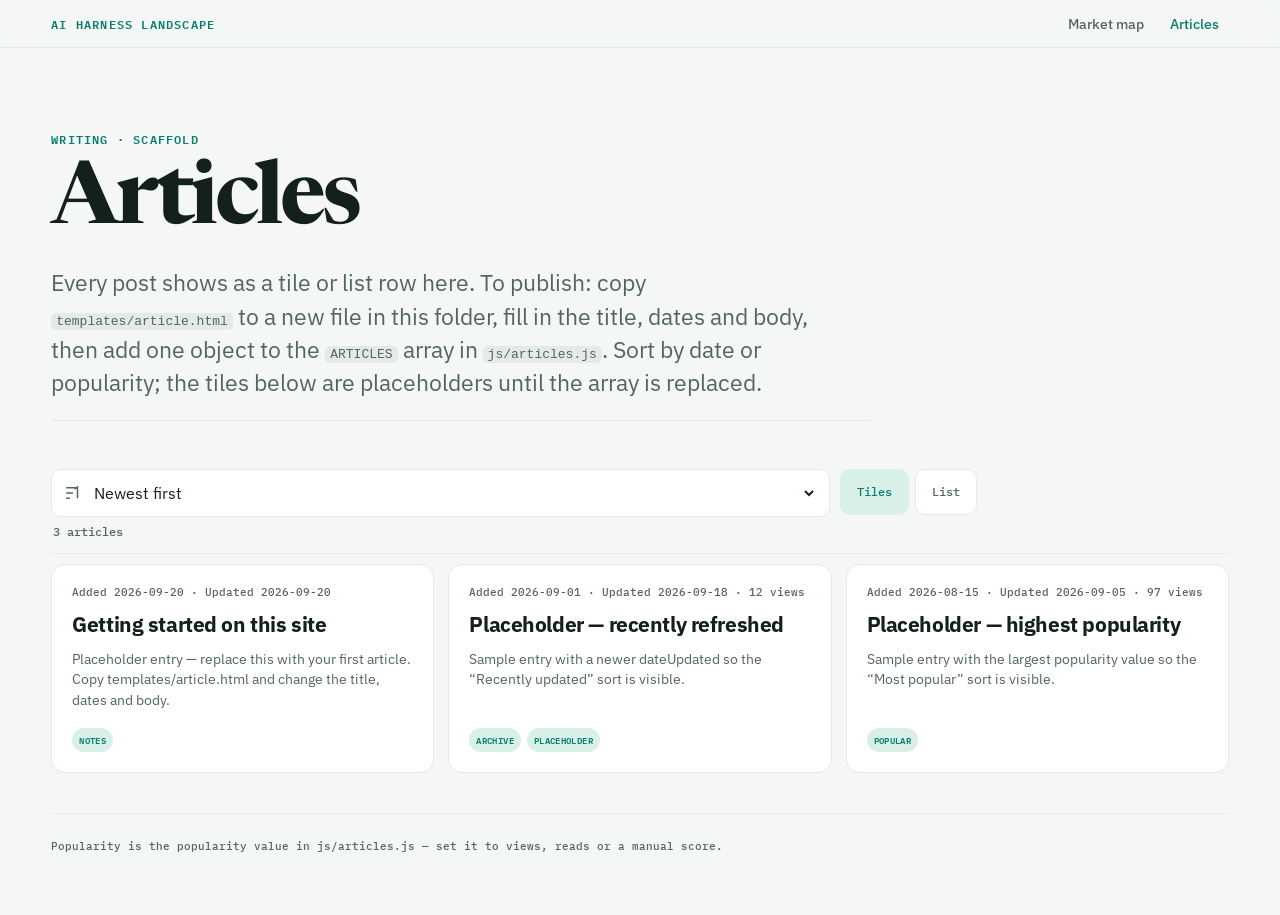
==== commit b4e3c91c: "make articles the homepage; rename market map to aiHarness.html" ====
--- a/aiHarnesses/index.html
+++ b/aiHarnesses/index.html
@@ -1,151 +1,37 @@
-﻿<!doctype html>
+<!doctype html>
 <html lang="en">
 <head>
   <meta charset="utf-8" />
   <meta name="viewport" content="width=device-width, initial-scale=1, viewport-fit=cover" />
   <meta name="color-scheme" content="light dark" />
   <link rel="icon" href="data:," />
-  <title>AI Harness Landscape</title>
+  <title>Articles — AI Harness Landscape</title>
   <link rel="stylesheet" href="css/styles.css" />
 </head>
 <body>
 <main class="page">
-  <section class="hero">
-    <div>
-      <div class="eyebrow">Market map · September 2026</div>
-      <h1>Choose the harness, not just the model.</h1>
-      <p class="lede">A practical map of 177 AI products and research systems across coding, autonomous engineering, self-improving systems, 3D, games, filmmaking, business intelligence, maps, healthcare, legal work, creative production, music, and agent infrastructure — with the trade-offs that headline pricing hides.</p>
-    </div>
-    <aside class="hero-note">
-      <strong>The short version</strong>
-      <p>“Harness” is used broadly here: an operating layer that gives a model tools, context, controls, memory or a professional workflow. That includes autonomous agents, but also 3D co-pilots, game-world systems, BI analysts, geospatial tools, clinical decision support and legal workbenches. The key distinction is <em>what the system may do without human review</em>.</p>
-      <div class="snapshot">Research snapshot: Sep 2026 · prices in USD unless noted<br />Added <time datetime="2026-09-20">2026-09-20</time> · Updated <time datetime="2026-09-20">2026-09-20</time></div>
-    </aside>
-  </section>
-
-  <section class="stats" aria-label="Landscape summary">
-    <div class="stat"><b>177</b><span>products and research systems</span></div>
-    <div class="stat"><b>18</b><span>distinct categories</span></div>
-    <div class="stat"><b>12</b><span>improvement-loop systems</span></div>
-    <div class="stat"><b>6</b><span>steps in the agent learning loop</span></div>
-  </section>
-
-  <section class="signals" aria-label="Market signals">
-    <article class="signal"><div class="num">01 / COST</div><h2>The $20 plan is no longer the bill.</h2><p>Credit pools, token meters and per-execution pricing now dominate. Compare the cost of a representative week, not the subscription headline.</p></article>
-    <article class="signal"><div class="num">02 / SHAPE</div><h3>Categories are collapsing</h3><p>Copilot, Codex and Claude increasingly stretch across IDE, terminal and cloud-agent surfaces.</p></article>
-    <article class="signal"><div class="num">03 / LEARNING</div><h3>The harness becomes the learner</h3><p>DSPy, eval platforms and evolutionary systems improve prompts, routes, tools and code from measured outcomes.</p></article>
-    <article class="signal"><div class="num">04 / CREATIVE</div><h3>The model is only one layer</h3><p>Camera control, temporal consistency, masks, timelines, stems and commercial rights now separate a demo from a production harness.</p></article>
+  <section style="max-width:820px;padding:clamp(10px,3vw,34px) 0 20px;border-bottom:1px solid var(--faint)">
+    <div class="eyebrow">Writing · scaffold</div>
+    <h1>Articles</h1>
+    <p class="lede">Every post shows as a tile or list row here. To publish: copy <code style="font-family:'IBM Plex Mono',monospace;background:var(--faint);padding:1px 5px;border-radius:5px;font-size:13px">templates/article.html</code> to a new file in this folder, fill in the title, dates and body, then add one object to the <code style="font-family:'IBM Plex Mono',monospace;background:var(--faint);padding:1px 5px;border-radius:5px;font-size:13px">ARTICLES</code> array in <code style="font-family:'IBM Plex Mono',monospace;background:var(--faint);padding:1px 5px;border-radius:5px;font-size:13px">js/articles.js</code>. Sort by date or popularity; the tiles below are placeholders until the array is replaced.</p>
   </section>
 
   <section>
-    <div class="section-head"><h2>Fast shortlist by job</h2><p>Not universal winners — the strongest fit called out in the research for a specific operating model.</p></div>
-    <div class="picks">
-      <article class="pick"><div class="need">Polished daily IDE</div><h3>Cursor</h3><p><b>Why:</b> reference-grade Tab and agent UX. <b>Watch:</b> agent-credit burn.</p></article>
-      <article class="pick"><div class="need">GitHub enterprise</div><h3>GitHub Copilot</h3><p><b>Why:</b> issue-to-PR, Actions and review share one workflow. <b>Watch:</b> metered AI credits.</p></article>
-      <article class="pick"><div class="need">Terminal autonomy</div><h3>Claude Code</h3><p><b>Why:</b> deep subagents, hooks and MCP. <b>Watch:</b> Claude lock-in and Max-tier pressure.</p></article>
-      <article class="pick"><div class="need">No model lock-in</div><h3>OpenCode</h3><p><b>Why:</b> 75+ providers, local models and self-hosting. <b>Watch:</b> security history and separate API costs.</p></article>
-      <article class="pick"><div class="need">Async issue-to-PR</div><h3>Devin / OpenHands</h3><p><b>Choose Devin</b> for managed parallel execution; <b>OpenHands</b> for inspectability and self-hosting.</p></article>
-      <article class="pick"><div class="need">Production orchestration</div><h3>LangGraph</h3><p><b>Why:</b> durable execution and control. <b>Watch:</b> higher modeling and implementation effort.</p></article>
-      <article class="pick"><div class="need">Measured self-improvement</div><h3>DSPy + eval stack</h3><p><b>Why:</b> optimize prompts and programs against a real metric. <b>Watch:</b> a weak eval teaches the wrong behavior faster.</p></article>
-      <article class="pick"><div class="need">Cinematic video generation</div><h3>Runway / Flow</h3><p><b>Choose Runway</b> for a mature creative workspace; <b>Flow</b> for Veo-native camera and scene control.</p></article>
-      <article class="pick"><div class="need">Social-first video effects</div><h3>Higgsfield</h3><p><b>Why:</b> strong camera presets and fashion-forward motion language. <b>Watch:</b> credit burn and consistency.</p></article>
-      <article class="pick"><div class="need">Full-song generation</div><h3>Suno / Udio</h3><p><b>Choose Suno</b> for speed and hooks; <b>Udio</b> for granular iteration. Verify commercial rights before release.</p></article>
-      <article class="pick"><div class="need">Blender as an agent surface</div><h3>Blender MCP</h3><p><b>Why:</b> lets an LLM inspect and operate Blender through tools. <b>Watch:</b> community-server security and destructive scene edits.</p></article>
-      <article class="pick"><div class="need">Playable game prototype</div><h3>Rosebud AI / Unity AI</h3><p><b>Choose Rosebud</b> for a fast browser game; <b>Unity AI</b> when editable engine assets and code matter.</p></article>
-      <article class="pick"><div class="need">Film planning</div><h3>Filmustage / RivetAI</h3><p><b>Why:</b> breakdowns, schedules and budgets turn a script into a production plan. These are producer co-pilots, not autonomous directors.</p></article>
-      <article class="pick"><div class="need">Talk to company data</div><h3>Power BI / Tableau / Genie</h3><p><b>Why:</b> semantic models and governed data make answers auditable. <b>Watch:</b> confident answers built on weak metric definitions.</p></article>
-      <article class="pick"><div class="need">Spatial analysis</div><h3>ArcGIS / CARTO</h3><p><b>Why:</b> natural-language analysis sits on real geospatial engines. <b>Watch:</b> a plausible map is not a validated map.</p></article>
-      <article class="pick"><div class="need">Clinical workflow</div><h3>OpenEvidence / Dragon Copilot</h3><p><b>Why:</b> evidence retrieval and documentation support. <b>Boundary:</b> clinicians retain diagnosis and prescribing authority.</p></article>
-      <article class="pick"><div class="need">Litigation & casework</div><h3>Harvey / CoCounsel</h3><p><b>Why:</b> research, review and drafting at matter scale. <b>Boundary:</b> lawyers must verify citations, strategy and filings.</p></article>
+    <div class="controls">
+      <div class="control-row articles-row">
+        <label class="field" aria-label="Sort articles"><svg viewBox="0 0 24 24" fill="none" stroke="currentColor" stroke-width="2"><path d="m3 5h14"/><path d="m3 12h9"/><path d="m3 19h5"/><path d="m14 7 4-3v15"/></svg><select id="articleSort"><option value="added">Newest first</option><option value="updated">Recently updated</option><option value="popular">Most popular</option></select></label>
+        <div class="view-toggle" role="group" aria-label="Layout"><button type="button" data-view="tiles" class="active">Tiles</button><button type="button" data-view="list">List</button></div>
+      </div>
+      <div class="result-line" id="articleCount"></div>
     </div>
+    <div id="articles" class="articles"></div>
+    <div id="articlesEmpty" class="empty">No articles yet. Copy <code style="font-family:'IBM Plex Mono',monospace">templates/article.html</code>, then add its entry to <code style="font-family:'IBM Plex Mono',monospace">js/articles.js</code>.</div>
   </section>
 
-  <section class="future" aria-labelledby="future-title">
-    <div class="section-head"><h2 id="future-title">Where the industry goes next</h2><p>The important shift is not simply better models. It is the harness closing the loop between an attempt, a measured result and the next attempt.</p></div>
-    <div class="future-intro">
-      <article class="future-thesis">
-        <div>
-          <div class="eyebrow">The missing category</div>
-          <h3>Self-improving does not mean unsupervised self-rewriting.</h3>
-        </div>
-        <p>The credible near-term systems improve prompts, examples, tool choice, memory, routing and code inside a sandbox. They earn each change against an evaluation set, then canary, compare and roll back. Unbounded production agents editing their own objectives remain a research idea, not a responsible operating model.</p>
-      </article>
-      <article class="loop">
-        <div class="loop-label">The emerging improvement loop</div>
-        <div class="loop-steps">
-          <div class="loop-step"><b>01</b><strong>Observe</strong><span>Collect traces, costs, failures and human corrections.</span></div>
-          <div class="loop-step"><b>02</b><strong>Score</strong><span>Run task-specific evals instead of relying on vibes.</span></div>
-          <div class="loop-step"><b>03</b><strong>Propose</strong><span>Change a prompt, route, memory rule, tool or implementation.</span></div>
-          <div class="loop-step"><b>04</b><strong>Sandbox</strong><span>Test against held-out tasks and adversarial cases.</span></div>
-          <div class="loop-step"><b>05</b><strong>Promote</strong><span>Canary the winner with limits and an audit trail.</span></div>
-          <div class="loop-step"><b>06</b><strong>Rollback</strong><span>Revert when quality, safety or cost regresses.</span></div>
-        </div>
-        <p class="loop-note"><b>The moat moves into the feedback system.</b> Models can be swapped; accumulated traces, evals, permissions and recovery procedures are much harder to copy.</p>
-      </article>
-    </div>
-
-    <div class="section-head"><h2>Four earlier waves explain this one</h2><p>Each wave began with a dazzling component, then value migrated into the operating layer that made the component dependable and useful.</p></div>
-    <div class="parallel" role="table" aria-label="Historical technology parallels">
-      <div class="parallel-head" role="row"><div role="columnheader">Earlier wave</div><div role="columnheader">The AI-harness parallel</div></div>
-      <div class="parallel-row" role="row"><div role="cell"><strong>PCs → operating systems</strong><p>Raw hardware mattered first. Then the OS won by managing files, devices, permissions and applications.</p></div><div role="cell"><strong>Models → agent operating layers</strong><p>The durable value shifts toward context, tool access, identity, memory, approvals and recovery across many models.</p></div></div>
-      <div class="parallel-row" role="row"><div role="cell"><strong>Browsers → web application runtimes</strong><p>A document viewer became the place where commerce, communication and software actually ran.</p></div><div role="cell"><strong>Chat boxes → action runtimes</strong><p>Assistants are moving from answers to long-running work across browsers, terminals, creative suites and company systems.</p></div></div>
-      <div class="parallel-row" role="row"><div role="cell"><strong>Manual servers → cloud and DevOps</strong><p>Deployment became a measured loop of telemetry, tests, staged releases and rollback.</p></div><div role="cell"><strong>Static prompts → eval-driven operations</strong><p>Agent changes become versioned artifacts, tested on traces, promoted gradually and monitored for regression.</p></div></div>
-      <div class="parallel-row" role="row"><div role="cell"><strong>Feature phones → app ecosystems</strong><p>Sensors, identity, distribution and payments created a platform for specialists.</p></div><div role="cell"><strong>Foundation models → vertical harnesses</strong><p>A few horizontal platforms will host thousands of domain-specific systems for law, medicine, media, finance and industrial work.</p></div></div>
-    </div>
-    <div class="culmination">
-      <h3>How this wave is likely to culminate</h3>
-      <p>Not as one universal “AGI app,” but as a layered market: <b>a small number of horizontal agent operating systems</b> managing identity, memory, permissions and execution; <b>many specialist harnesses</b> encoding domain workflows and review standards; and <b>a competitive pool of interchangeable models</b> routed by quality, latency, privacy and cost. The winners may not own the smartest model. They will own the trusted workflow, the feedback loop and the right to act.</p>
-    </div>
-  </section>
-
-  <section id="matrix">
-    <div class="section-head"><h2>Complete comparison matrix</h2><p>Search any capability or use case. On phones, every row becomes a readable product card rather than a sideways table.</p></div>
-    <div class="controls">
-      <div class="control-row">
-        <label class="field" aria-label="Search products"><svg viewBox="0 0 24 24" fill="none" stroke="currentColor" stroke-width="2"><circle cx="11" cy="11" r="7"/><path d="m20 20-4-4"/></svg><input id="search" type="search" placeholder="Search product, strength, limitation…" /></label>
-        <label class="field" aria-label="Filter category"><select id="category"><option value="all">All categories</option></select></label>
-        <label class="field" aria-label="Sort products"><select id="sort"><option value="default">Research order</option><option value="price">Lowest entry price</option><option value="open">Open / BYOK first</option><option value="name">Product A–Z</option></select></label>
-      </div>
-      <div class="result-line" id="resultLine">Showing all 177 products and research systems</div>
-    </div>
-    <div id="catalog"></div>
-    <div id="empty" class="empty">No products match those filters. Try a broader term.</div>
-  </section>
-
-  <section class="method">
-    <div>
-      <h2>How to read the prices</h2>
-      <ul>
-        <li><b>Harness</b> includes thick agents, professional applications with embedded AI, and workflows that wrap models in cameras, masks, timelines, semantic layers, spatial engines, evidence sources, approvals or exports. A pure generator is the thinnest edge of the category.</li>
-        <li><b>Free</b> may mean a limited hosted quota, a self-hosted open-source tool, or BYOK. Those are not economically equivalent.</li>
-        <li>For agent-heavy and media-heavy tools, the listed plan is only an entry point. Tokens, credits, seconds, resolution, concurrency and commercial rights can become the larger cost.</li>
-        <li>“Open / BYOK” marks meaningful model or deployment control — not necessarily an OSI-approved license. “Experimental” means research preview or early access; “Human review” marks high-stakes decision support.</li>
-      </ul>
-    </div>
-    <div>
-      <h2>Open questions</h2>
-      <div class="caveats">
-        <div class="caveat">OpenHands paid cloud seat pricing and Cosine pricing were not confirmed.</div>
-        <div class="caveat">CrewAI AMP paid tiers conflict across sources ($25 vs $99).</div>
-        <div class="caveat">v0 and Bolt entry tiers are shown as ranges because sources conflict.</div>
-        <div class="caveat">Google Antigravity pricing is partially verified; Google Jules pricing is based on its Aug 2025 GA schedule.</div>
-        <div class="caveat">Microsoft 365 Premium pricing was last confirmed in late 2025.</div>
-        <div class="caveat">Creative plans are especially volatile: compare usable seconds, resolution, queue priority, watermark rules and model access — not just the monthly fee.</div>
-        <div class="caveat">Music “commercial use” is not the same as copyright ownership. Release rights, training-data provenance and distributor acceptance vary by vendor and plan.</div>
-        <div class="caveat">Professional editors, 3D packages and game engines are included when AI operates inside a controllable production workflow, even if the system is not an autonomous agent.</div>
-        <div class="caveat">World models such as Genie 3, Microsoft Research Muse and Marble are experiments, not shipping replacements for game engines, GIS or production pipelines.</div>
-        <div class="caveat">“Self-improving” spans very different things: production eval/optimization platforms, open research methods and experimental agents that modify code. None should rewrite objectives or deploy changes without bounded tests, approvals and rollback.</div>
-        <div class="caveat">Clinical systems here support evidence review, documentation and low-risk workflows. They must not independently diagnose, prescribe or place orders; licensed clinicians remain responsible.</div>
-        <div class="caveat">Legal systems can research, review and draft, but they do not represent a client, own litigation strategy or make a filing safe. A qualified lawyer must verify authorities and output.</div>
-        <div class="caveat">BI and map agents inherit the quality of their semantic models, source data, coordinate systems and permissions. A confident chart or plausible map is not validation.</div>
-      </div>
-    </div>
-  </section>
-
-  <footer class="footer">Built from vendor sites, official product/pricing documentation, project repositories and the attached research synthesis. Snapshot date: September 2026. Vendor pricing changes frequently; entries marked “re-check” need confirmation. Experimental systems are separated from commercial products; clinical and legal entries are assistive, not autonomous professional authority.</footer>
+  <footer class="footer">Popularity is the <code style="font-family:'IBM Plex Mono',monospace">popularity</code> value in <code style="font-family:'IBM Plex Mono',monospace">js/articles.js</code> — set it to views, reads or a manual score.</footer>
 </main>
-<script src="js/data.js"></script>
-<script src="js/catalog.js"></script>
+<script src="js/articles.js"></script>
+<script src="js/articles-app.js"></script>
 <script src="js/site.js"></script>
 </body>
-</html>
+</html>
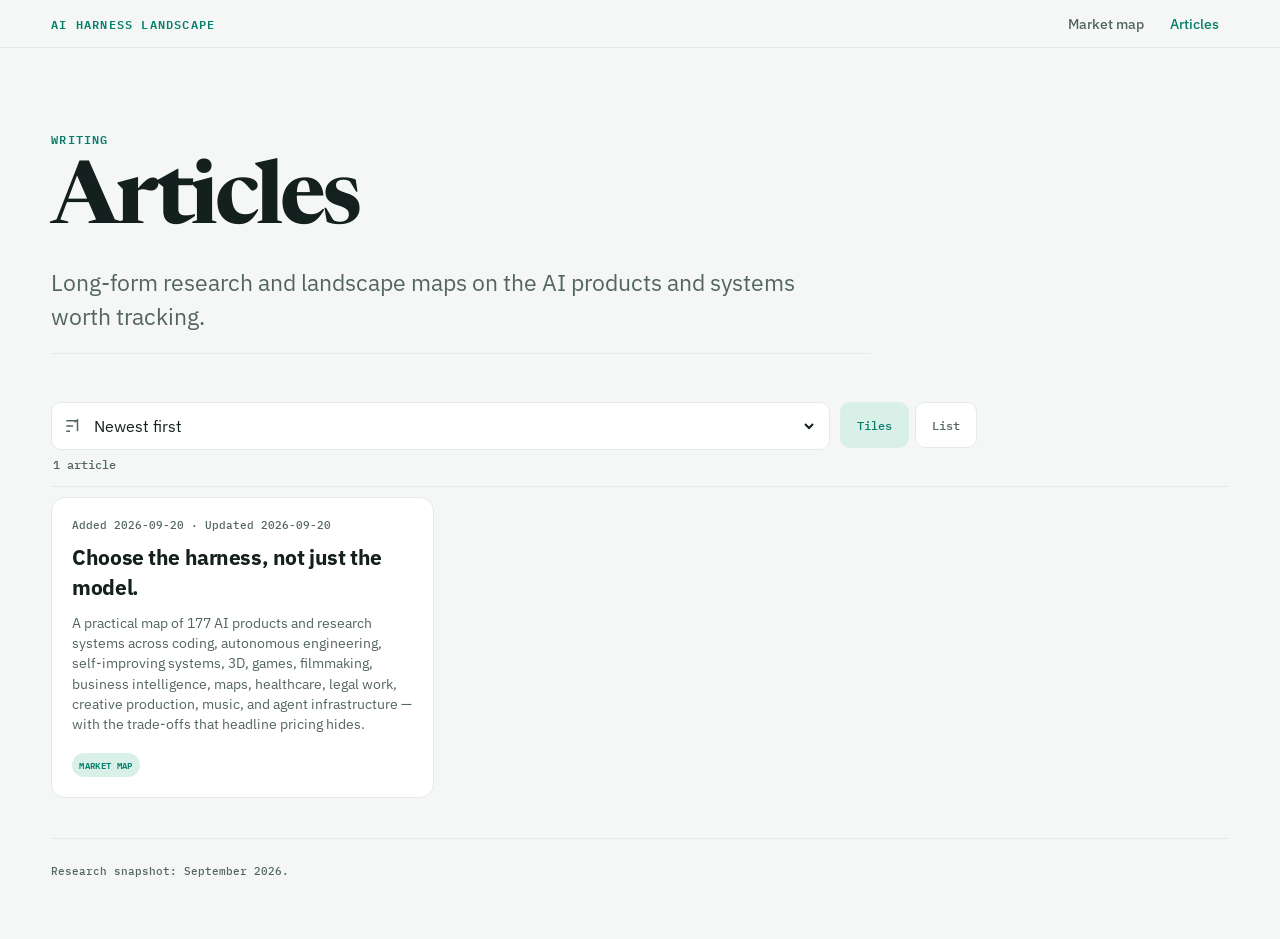
==== commit 739133ba: "add correct link to blog" ====
--- a/aiHarnesses/index.html
+++ b/aiHarnesses/index.html
@@ -11,9 +11,9 @@
 <body>
 <main class="page">
   <section style="max-width:820px;padding:clamp(10px,3vw,34px) 0 20px;border-bottom:1px solid var(--faint)">
-    <div class="eyebrow">Writing · scaffold</div>
+    <div class="eyebrow">Writing</div>
     <h1>Articles</h1>
-    <p class="lede">Every post shows as a tile or list row here. To publish: copy <code style="font-family:'IBM Plex Mono',monospace;background:var(--faint);padding:1px 5px;border-radius:5px;font-size:13px">templates/article.html</code> to a new file in this folder, fill in the title, dates and body, then add one object to the <code style="font-family:'IBM Plex Mono',monospace;background:var(--faint);padding:1px 5px;border-radius:5px;font-size:13px">ARTICLES</code> array in <code style="font-family:'IBM Plex Mono',monospace;background:var(--faint);padding:1px 5px;border-radius:5px;font-size:13px">js/articles.js</code>. Sort by date or popularity; the tiles below are placeholders until the array is replaced.</p>
+    <p class="lede">Long-form research and landscape maps on the AI products and systems worth tracking.</p>
   </section>
 
   <section>
@@ -25,10 +25,10 @@
       <div class="result-line" id="articleCount"></div>
     </div>
     <div id="articles" class="articles"></div>
-    <div id="articlesEmpty" class="empty">No articles yet. Copy <code style="font-family:'IBM Plex Mono',monospace">templates/article.html</code>, then add its entry to <code style="font-family:'IBM Plex Mono',monospace">js/articles.js</code>.</div>
+    <div id="articlesEmpty" class="empty">No articles published yet.</div>
   </section>
 
-  <footer class="footer">Popularity is the <code style="font-family:'IBM Plex Mono',monospace">popularity</code> value in <code style="font-family:'IBM Plex Mono',monospace">js/articles.js</code> — set it to views, reads or a manual score.</footer>
+  <footer class="footer">Research snapshot: September 2026.</footer>
 </main>
 <script src="js/articles.js"></script>
 <script src="js/articles-app.js"></script>
